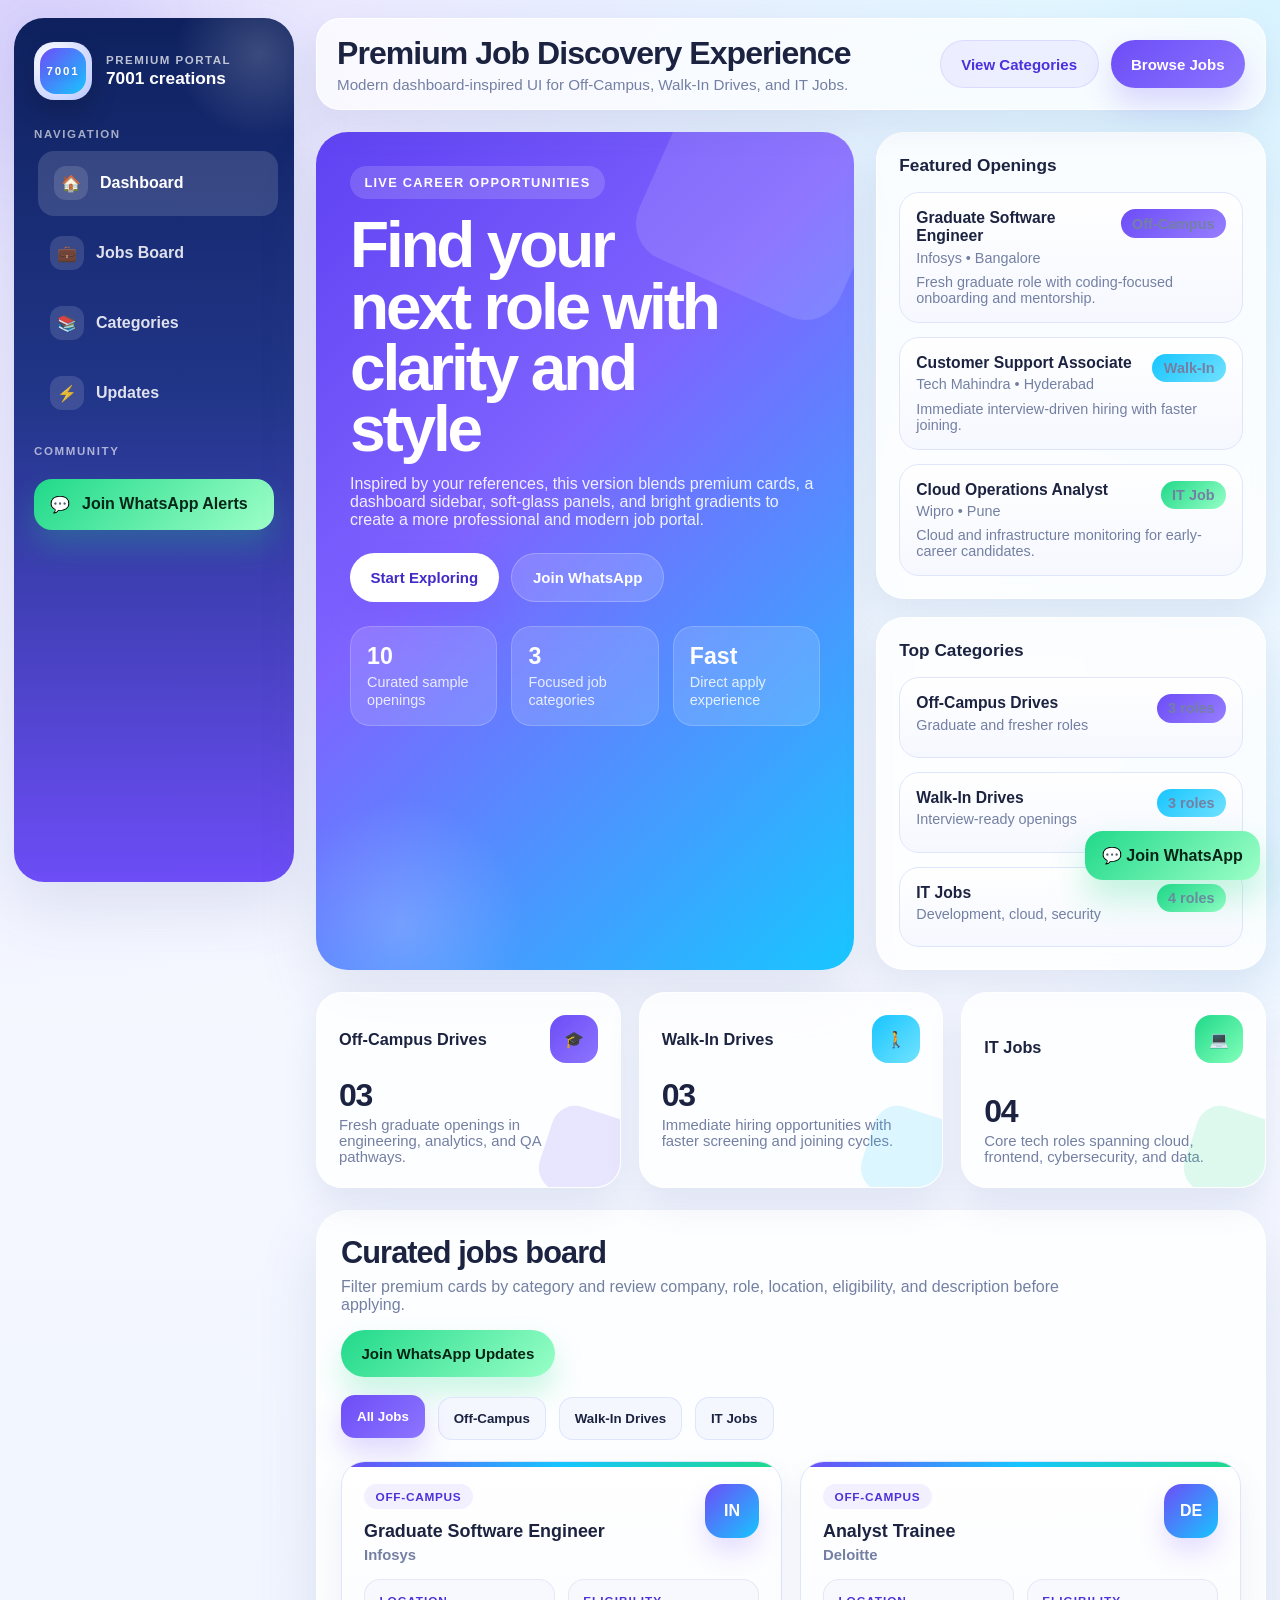
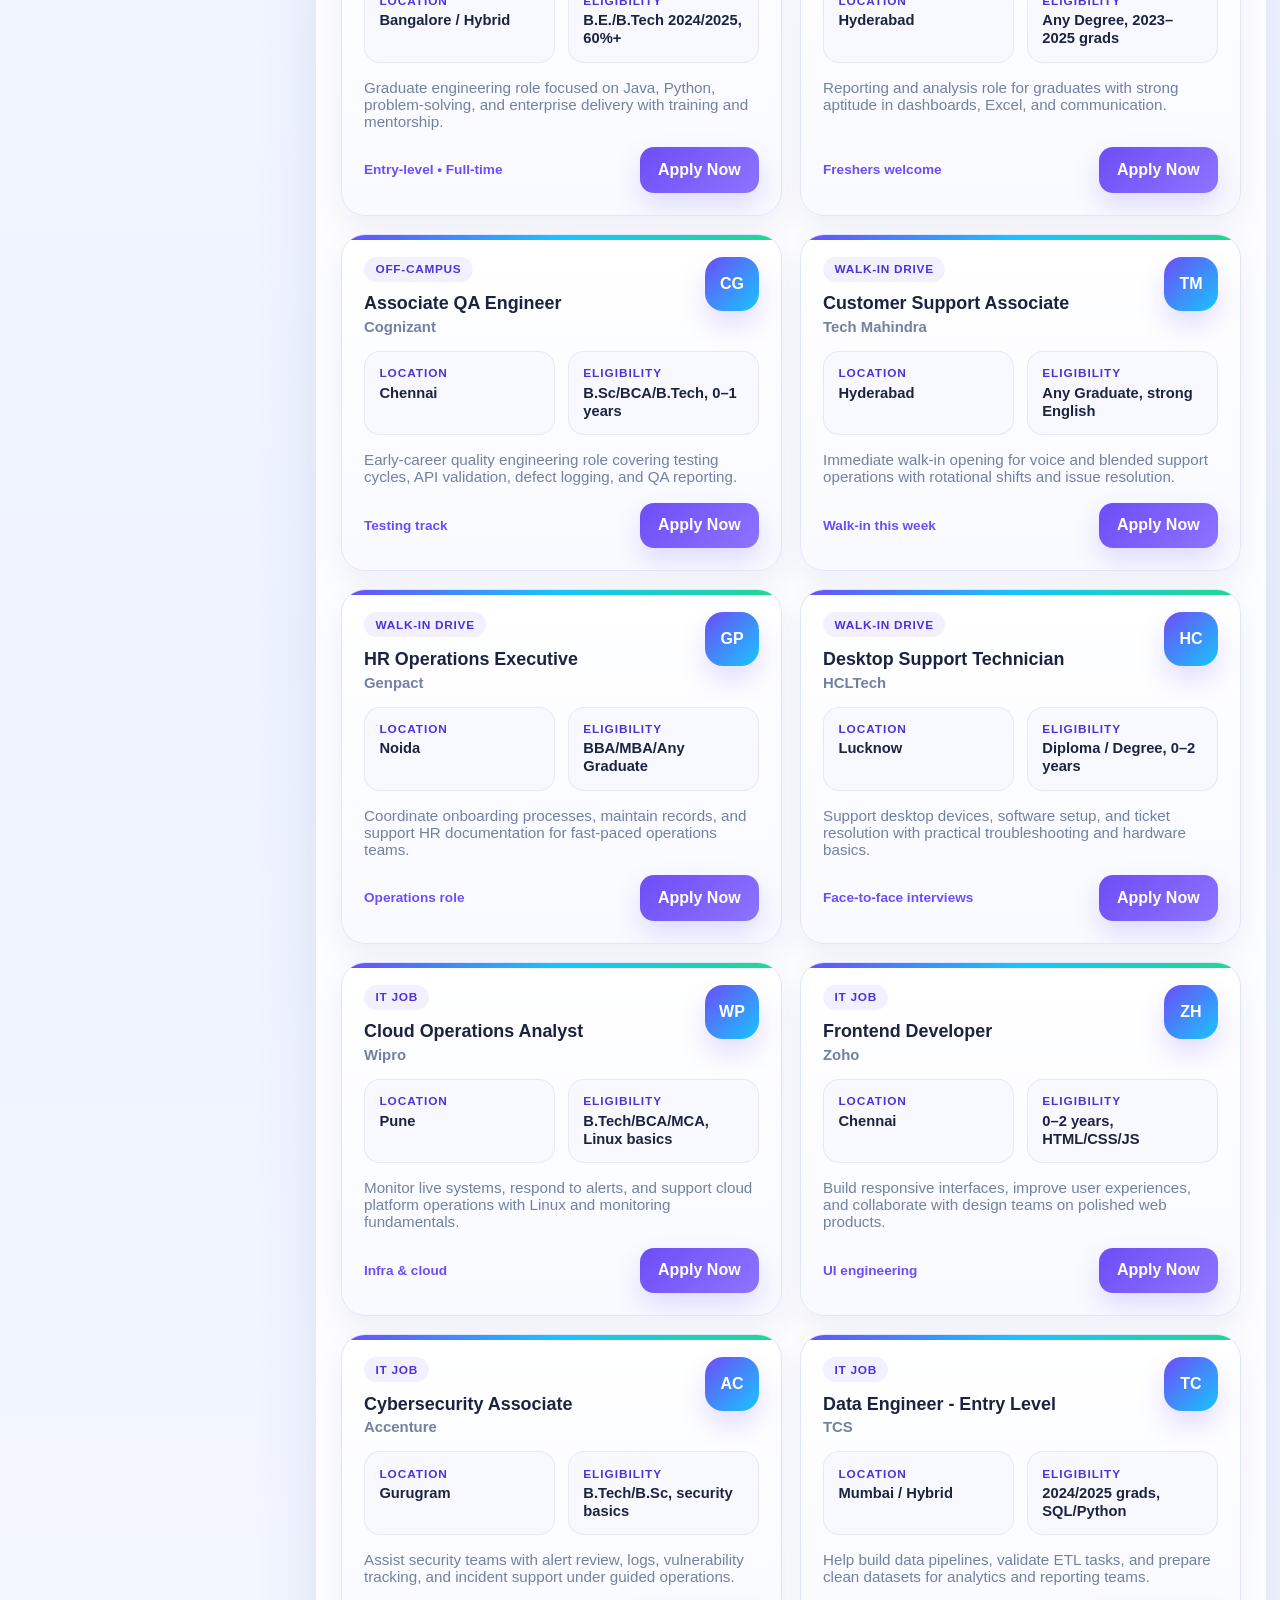
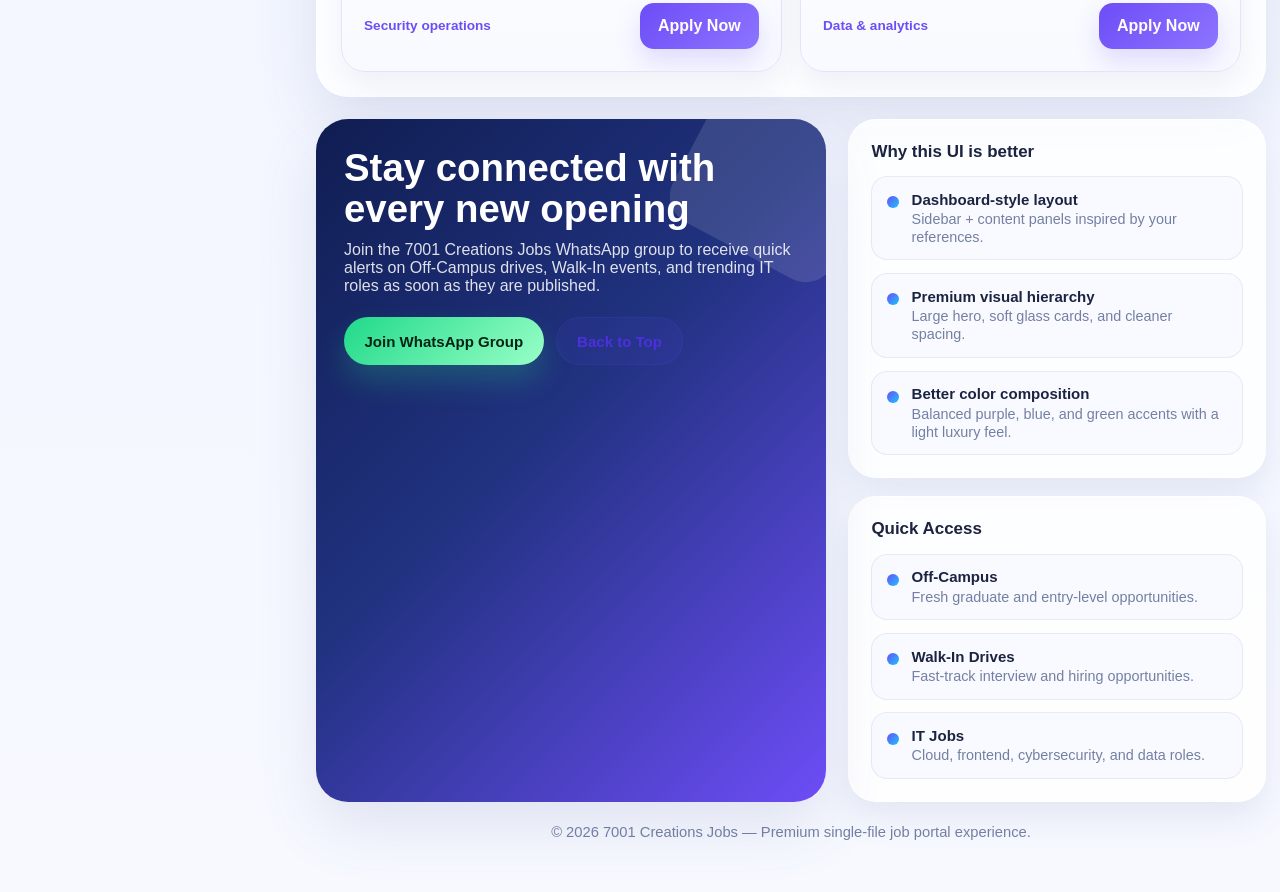
==== Job website/index.html @ c5a74f96 "adding two projects designed by assistent" ====
<!DOCTYPE html>
<html lang="en">
<head>
<meta charset="UTF-8">
<meta name="viewport" content="width=device-width,initial-scale=1.0">
<title>7001 creations</title>
<meta name="description" content="7001 Creations Jobs premium portal for Off-Campus, Walk-In Drives and IT Jobs.">
<style>
:root{
--bg:#f6f8ff;--bg2:#eef3ff;--text:#1c2340;--muted:#7480a3;--line:#dfe5fb;
--white:#fff;--purple:#6d4df7;--purple2:#8b74ff;--blue:#17c5ff;--green:#20d98a;--dark:#13245f;
--shadow:0 24px 60px rgba(84,97,156,.14);--shadow2:0 16px 34px rgba(91,103,163,.12);
--r1:30px;--r2:24px;--r3:18px;--max:1320px}
*{box-sizing:border-box} html{scroll-behavior:smooth}
body{margin:0;font-family:Inter,"Segoe UI",Arial,sans-serif;color:var(--text);
background:radial-gradient(circle at 0 0,rgba(109,77,247,.16),transparent 24%),
radial-gradient(circle at 100% 0,rgba(23,197,255,.14),transparent 22%),
linear-gradient(180deg,#f9fbff 0%,#eef3ff 55%,#f7f9ff 100%)}
a{text-decoration:none;color:inherit}
body:before,body:after{content:"";position:fixed;border-radius:50%;filter:blur(60px);z-index:-1;opacity:.45}
body:before{width:260px;height:260px;left:-80px;top:-80px;background:rgba(109,77,247,.22)}
body:after{width:280px;height:280px;right:-90px;bottom:-90px;background:rgba(23,197,255,.18)}
.app{width:min(calc(100% - 28px),var(--max));margin:18px auto;display:grid;grid-template-columns:280px 1fr;gap:22px}
.sidebar{position:sticky;top:18px;height:calc(100vh - 36px);padding:24px 20px;border-radius:var(--r1);
background:linear-gradient(180deg,#0e215e 0%,#22368a 45%,#6d4df7 100%);color:#fff;box-shadow:var(--shadow);overflow:hidden}
.sidebar:before{content:"";position:absolute;right:-50px;top:-50px;width:170px;height:170px;border-radius:50%;
background:radial-gradient(circle,rgba(255,255,255,.18),transparent 70%)}
.brand{display:flex;align-items:center;gap:14px;margin-bottom:28px;position:relative;z-index:1}
.logo{width:58px;height:58px;border-radius:20px;display:grid;place-items:center;background:radial-gradient(circle at 30% 30%,#ffffff 0%,#dfe5ff 45%,#b7c5ff 100%);color:#2f1f90;font-weight:900;box-shadow:0 14px 26px rgba(0,0,0,.16);position:relative;overflow:hidden}
.logo:before{content:"";position:absolute;inset:6px;border-radius:16px;background:linear-gradient(135deg,#6d4df7,#17c5ff)}
.logo:after{content:"7001";position:absolute;font-size:.72rem;letter-spacing:.16em;color:#fff;font-weight:900;text-shadow:0 2px 8px rgba(0,0,0,.18)}
.brand small{display:block;color:rgba(255,255,255,.72);font-size:.72rem;letter-spacing:.13em;text-transform:uppercase;font-weight:800;margin-bottom:2px}
.brand b{font-size:1.08rem;line-height:1.2}
.navtitle{margin:1.2rem 0 .7rem;color:rgba(255,255,255,.62);font-size:.72rem;text-transform:uppercase;letter-spacing:.14em;font-weight:800}
.navlink{display:flex;align-items:center;gap:12px;padding:.95rem 1rem;border-radius:16px;margin-bottom:.35rem;
color:rgba(255,255,255,.86);font-weight:700;transition:.25s}
.navlink:hover,.navlink.active{background:rgba(255,255,255,.14);transform:translateX(4px);color:#fff}
.ico{width:34px;height:34px;border-radius:12px;display:grid;place-items:center;background:rgba(255,255,255,.13)}
.whatside{display:flex;align-items:center;gap:12px;margin-top:22px;padding:1rem;border-radius:18px;background:linear-gradient(135deg,var(--green),#9effc8);
color:#062718;font-weight:900;box-shadow:0 16px 30px rgba(32,217,138,.24);transition:.25s}
.whatside:hover{transform:translateY(-3px)}
.topbar{position:sticky;top:18px;z-index:50;background:rgba(255,255,255,.72);backdrop-filter:blur(18px);border:1px solid rgba(255,255,255,.9);
box-shadow:var(--shadow2);border-radius:24px;padding:16px 20px;margin-bottom:22px;display:flex;justify-content:space-between;gap:1rem;align-items:center}
.topbar h1{margin:0;font-size:clamp(1.5rem,2.6vw,2rem);letter-spacing:-.03em}
.topbar p{margin:.28rem 0 0;color:var(--muted);font-size:.95rem}
.actions{display:flex;flex-wrap:wrap;gap:.75rem}
.btn{display:inline-flex;align-items:center;justify-content:center;gap:.55rem;border:none;border-radius:999px;padding:.92rem 1.28rem;font-weight:800;font-size:.94rem;cursor:pointer;transition:.25s;white-space:nowrap}
.btn:hover{transform:translateY(-2px)}
.btn.primary{background:linear-gradient(135deg,var(--purple),var(--purple2));color:#fff;box-shadow:0 16px 30px rgba(109,77,247,.22)}
.btn.soft{background:rgba(109,77,247,.08);color:#4c30dc;border:1px solid rgba(109,77,247,.12)}
.btn.wa{background:linear-gradient(135deg,var(--green),#99ffc7);color:#052414;box-shadow:0 16px 30px rgba(32,217,138,.24)}
.hero{display:grid;grid-template-columns:1.16fr .84fr;gap:22px;margin-bottom:22px}
.hero-main{position:relative;overflow:hidden;min-height:360px;padding:34px;border-radius:32px;color:#fff;
background:linear-gradient(135deg,#5f42f2 0%,#7f63ff 40%,#18c6ff 100%);box-shadow:var(--shadow)}
.hero-main:before{content:"";position:absolute;top:-55px;right:-25px;width:220px;height:220px;border-radius:38px;background:rgba(255,255,255,.12);transform:rotate(24deg)}
.hero-main:after{content:"";position:absolute;left:-40px;bottom:-80px;width:250px;height:250px;border-radius:50%;background:radial-gradient(circle,rgba(255,255,255,.18),transparent 70%)}
.hero-wrap{position:relative;z-index:1;max-width:620px}
.eyebrow{display:inline-flex;padding:.55rem .9rem;border-radius:999px;background:rgba(255,255,255,.15);font-size:.8rem;text-transform:uppercase;letter-spacing:.1em;font-weight:900}
.hero h2{margin:1rem 0 .9rem;font-size:clamp(2.4rem,5vw,4rem);line-height:.96;letter-spacing:-.05em;max-width:11ch}
.hero p{margin:0 0 1.5rem;color:rgba(255,255,255,.9);max-width:57ch}
.hero-actions{display:flex;flex-wrap:wrap;gap:.8rem;margin-bottom:1.5rem}
.hero-actions .primary{background:#fff;color:#422ac7}
.hero-actions .soft{background:rgba(255,255,255,.15);color:#fff;border:1px solid rgba(255,255,255,.22)}
.stats{display:grid;grid-template-columns:repeat(3,1fr);gap:14px}
.stat{padding:1rem;border-radius:20px;background:rgba(255,255,255,.14);border:1px solid rgba(255,255,255,.18);backdrop-filter:blur(10px)}
.stat strong{display:block;font-size:1.45rem;margin-bottom:.18rem}
.stat span{font-size:.9rem;color:rgba(255,255,255,.84)}
.sidegrid{display:grid;gap:18px}
.card{background:rgba(255,255,255,.8);border:1px solid rgba(255,255,255,.9);backdrop-filter:blur(14px);box-shadow:var(--shadow2);border-radius:28px;padding:22px}
.card h3{margin:0 0 1rem;font-size:1.08rem}
.flist{display:grid;gap:.9rem}
.fitem{padding:1rem;border-radius:20px;background:linear-gradient(180deg,#fff,#f6f8ff);border:1px solid var(--line);transition:.25s}
.fitem:hover{transform:translateY(-4px);box-shadow:var(--shadow2)}
.ftop{display:flex;justify-content:space-between;gap:1rem;align-items:flex-start;margin-bottom:.45rem}
.fitem strong{display:block;font-size:.98rem;margin-bottom:.2rem}
.fitem span,.fitem p{margin:0;color:var(--muted);font-size:.9rem}
.pill{display:inline-flex;align-items:center;padding:.38rem .72rem;border-radius:999px;font-size:.74rem;font-weight:900;white-space:nowrap;color:#fff}
.p1{background:linear-gradient(135deg,var(--purple),#967eff)} .p2{background:linear-gradient(135deg,var(--blue),#70e1ff)} .p3{background:linear-gradient(135deg,var(--green),#96ffc6);color:#073021}
.summary{display:grid;grid-template-columns:repeat(3,1fr);gap:18px;margin-bottom:22px}
.sum{background:rgba(255,255,255,.82);border:1px solid rgba(255,255,255,.9);border-radius:26px;padding:22px;box-shadow:var(--shadow2);position:relative;overflow:hidden}
.sum:after{content:"";position:absolute;right:-12px;bottom:-12px;width:88px;height:88px;border-radius:24px;opacity:.14;transform:rotate(18deg)}
.sum.purple:after{background:var(--purple)} .sum.blue:after{background:var(--blue)} .sum.green:after{background:var(--green)}
.shead{display:flex;justify-content:space-between;align-items:center;gap:1rem;margin-bottom:1rem}
.sicon{width:48px;height:48px;border-radius:16px;display:grid;place-items:center;color:#fff;font-weight:900}
.sum.purple .sicon{background:linear-gradient(135deg,var(--purple),#8d74ff)}
.sum.blue .sicon{background:linear-gradient(135deg,var(--blue),#72e3ff)}
.sum.green .sicon{background:linear-gradient(135deg,var(--green),#83ffba);color:#053021}
.sum h3{margin:0;font-size:1.02rem}.num{font-size:2rem;font-weight:900;line-height:1;margin-bottom:.35rem;letter-spacing:-.04em}.sum p{margin:0;color:var(--muted);font-size:.93rem}
.jobs{background:rgba(255,255,255,.82);border:1px solid rgba(255,255,255,.9);border-radius:32px;padding:24px;box-shadow:var(--shadow);margin-bottom:22px}
.jobshead{display:flex;justify-content:space-between;align-items:flex-start;gap:1rem;flex-wrap:wrap;margin-bottom:1.3rem}
.jobshead h2{margin:0 0 .45rem;font-size:clamp(1.5rem,2.4vw,2rem);letter-spacing:-.03em}
.jobshead p{margin:0;color:var(--muted);max-width:720px}
.filters{display:flex;flex-wrap:wrap;gap:.8rem;margin-bottom:1.3rem}
.filter{border:none;border-radius:14px;padding:.88rem 1rem;background:#f5f7ff;color:var(--text);font-weight:800;cursor:pointer;box-shadow:inset 0 0 0 1px var(--line);transition:.25s}
.filter:hover,.filter.active{background:linear-gradient(135deg,var(--purple),#8d75ff);color:#fff;box-shadow:0 14px 28px rgba(109,77,247,.22);transform:translateY(-2px)}
.grid{display:grid;grid-template-columns:repeat(2,1fr);gap:18px}
.job{background:linear-gradient(180deg,#fff,#f8faff);border-radius:24px;border:1px solid var(--line);box-shadow:0 14px 30px rgba(91,103,163,.09);padding:22px;display:flex;flex-direction:column;position:relative;overflow:hidden;transition:.28s}
.job:before{content:"";position:absolute;left:0;right:0;top:0;height:5px;background:linear-gradient(90deg,var(--purple),var(--blue),var(--green))}
.job:hover{transform:translateY(-6px);box-shadow:0 22px 40px rgba(91,103,163,.16);border-color:#d4ddff}
.job.hidden{display:none}
.jobtop{display:flex;justify-content:space-between;gap:1rem;align-items:flex-start;margin-bottom:1rem}
.badge{width:54px;height:54px;border-radius:18px;display:grid;place-items:center;background:linear-gradient(135deg,var(--purple),var(--blue));color:#fff;font-weight:900;box-shadow:0 14px 26px rgba(109,77,247,.18)}
.type{display:inline-flex;padding:.35rem .72rem;border-radius:999px;background:rgba(109,77,247,.08);color:#4d32d8;font-size:.74rem;text-transform:uppercase;letter-spacing:.06em;font-weight:900;margin-bottom:.65rem}
.job h3{margin:0;font-size:1.12rem;line-height:1.3}.company{margin-top:.22rem;color:var(--muted);font-size:.93rem;font-weight:700}
.meta{display:grid;grid-template-columns:1fr 1fr;gap:.8rem;margin-bottom:1rem}
.box{padding:.9rem;border-radius:16px;background:#f7f9ff;border:1px solid rgba(104,117,172,.12)}
.box strong{display:block;color:#4d32d8;font-size:.74rem;text-transform:uppercase;letter-spacing:.08em;margin-bottom:.2rem}
.box span{font-size:.92rem;font-weight:700}
.desc{margin:0 0 1.1rem;color:var(--muted);font-size:.95rem;flex:1}
.foot{display:flex;justify-content:space-between;gap:1rem;align-items:center;flex-wrap:wrap}
.note{color:var(--purple);font-size:.85rem;font-weight:800}
.apply{display:inline-flex;align-items:center;justify-content:center;padding:.86rem 1.15rem;border-radius:14px;background:linear-gradient(135deg,var(--purple),#8d74ff);color:#fff;font-weight:800;box-shadow:0 12px 26px rgba(109,77,247,.18);transition:.25s}
.apply:hover{transform:translateY(-2px)}
.bottom{display:grid;grid-template-columns:1.1fr .9fr;gap:22px}
.cta{position:relative;overflow:hidden;padding:28px;border-radius:32px;color:#fff;background:linear-gradient(135deg,#101d52 0%,#213280 45%,#6d4df7 100%);box-shadow:var(--shadow)}
.cta:before{content:"";position:absolute;right:-45px;top:-38px;width:180px;height:180px;border-radius:30px;background:rgba(255,255,255,.12);transform:rotate(28deg)}
.cta h2{position:relative;z-index:1;margin:0 0 .75rem;font-size:clamp(1.8rem,3vw,2.6rem);line-height:1.08}
.cta p{position:relative;z-index:1;margin:0 0 1.35rem;color:rgba(255,255,255,.86);max-width:58ch}
.cta .actions{position:relative;z-index:1}
.info{display:grid;gap:18px}
.infocard{background:rgba(255,255,255,.82);border:1px solid rgba(255,255,255,.9);border-radius:28px;padding:22px;box-shadow:var(--shadow2)}
.infocard h3{margin:0 0 .9rem;font-size:1.06rem}
.ilist{display:grid;gap:.8rem}
.item{display:flex;gap:.8rem;align-items:flex-start;padding:.85rem .9rem;border-radius:16px;background:#f8faff;border:1px solid rgba(104,117,172,.12)}
.dot{width:12px;height:12px;border-radius:50%;margin-top:.35rem;flex-shrink:0;background:linear-gradient(135deg,var(--purple),var(--blue))}
.item strong{display:block;font-size:.94rem;margin-bottom:.15rem}.item span{color:var(--muted);font-size:.9rem}
.footer{text-align:center;padding:22px 10px 34px;color:var(--muted);font-size:.92rem}
.floatwa{position:fixed;right:20px;bottom:20px;z-index:1200;display:inline-flex;align-items:center;gap:.7rem;padding:.95rem 1.08rem;border-radius:18px;background:linear-gradient(135deg,var(--green),#9effc8);color:#072516;font-weight:900;box-shadow:0 18px 34px rgba(32,217,138,.28);transition:.25s}
.floatwa:hover{transform:translateY(-3px)}
@media (max-width:1180px){
.app{grid-template-columns:1fr}.sidebar{position:relative;top:0;height:auto}.hero,.bottom{grid-template-columns:1fr}.summary{grid-template-columns:1fr 1fr}
}
@media (max-width:780px){
.app{width:min(calc(100% - 18px),var(--max));margin:10px auto;gap:14px}
.sidebar,.topbar,.hero-main,.card,.sum,.jobs,.cta,.infocard{border-radius:22px}
.topbar,.jobshead,.foot{flex-direction:column;align-items:stretch}.actions{justify-content:flex-start}
.hero,.summary,.grid,.meta,.bottom,.stats{grid-template-columns:1fr}.filters .filter{flex:1 1 calc(50% - .8rem)}
.floatwa{right:14px;bottom:14px}
}
@media (prefers-reduced-motion:reduce){html{scroll-behavior:auto}*{transition:none!important}}
</style>
</head>
<body>
<div class="app">
  <aside class="sidebar">
    <a class="brand" href="#top">
      <span class="logo" aria-hidden="true"></span>
      <span><small>Premium Portal</small><b>7001 creations</b></span>
    </a>
    <div class="navtitle">Navigation</div>
    <a class="navlink active" href="#top"><span class="ico">🏠</span><span>Dashboard</span></a>
    <a class="navlink" href="#jobs"><span class="ico">💼</span><span>Jobs Board</span></a>
    <a class="navlink" href="#categories"><span class="ico">📚</span><span>Categories</span></a>
    <a class="navlink" href="#updates"><span class="ico">⚡</span><span>Updates</span></a>
    <div class="navtitle">Community</div>
    <a class="whatside" href="https://chat.whatsapp.com/FQeZhytfuts756f8nI5r4s" target="_blank" rel="noopener noreferrer"><span>💬</span><span>Join WhatsApp Alerts</span></a>
  </aside>

  <main id="top">
    <header class="topbar">
      <div>
        <h1>Premium Job Discovery Experience</h1>
        <p>Modern dashboard-inspired UI for Off-Campus, Walk-In Drives, and IT Jobs.</p>
      </div>
      <div class="actions">
        <a class="btn soft" href="#categories">View Categories</a>
        <a class="btn primary" href="#jobs">Browse Jobs</a>
      </div>
    </header>

    <section class="hero">
      <div class="hero-main">
        <div class="hero-wrap">
          <span class="eyebrow">Live career opportunities</span>
          <h2>Find your next role with clarity and style</h2>
          <p>Inspired by your references, this version blends premium cards, a dashboard sidebar, soft-glass panels, and bright gradients to create a more professional and modern job portal.</p>
          <div class="hero-actions">
            <a class="btn primary" href="#jobs">Start Exploring</a>
            <a class="btn soft" href="https://chat.whatsapp.com/FQeZhytfuts756f8nI5r4s" target="_blank" rel="noopener noreferrer">Join WhatsApp</a>
          </div>
          <div class="stats">
            <div class="stat"><strong id="jobCount">10</strong><span>Curated sample openings</span></div>
            <div class="stat"><strong>3</strong><span>Focused job categories</span></div>
            <div class="stat"><strong>Fast</strong><span>Direct apply experience</span></div>
          </div>
        </div>
      </div>

      <div class="sidegrid">
        <div class="card">
          <h3>Featured Openings</h3>
          <div class="flist">
            <div class="fitem">
              <div class="ftop"><div><strong>Graduate Software Engineer</strong><span>Infosys • Bangalore</span></div><span class="pill p1">Off-Campus</span></div>
              <p>Fresh graduate role with coding-focused onboarding and mentorship.</p>
            </div>
            <div class="fitem">
              <div class="ftop"><div><strong>Customer Support Associate</strong><span>Tech Mahindra • Hyderabad</span></div><span class="pill p2">Walk-In</span></div>
              <p>Immediate interview-driven hiring with faster joining.</p>
            </div>
            <div class="fitem">
              <div class="ftop"><div><strong>Cloud Operations Analyst</strong><span>Wipro • Pune</span></div><span class="pill p3">IT Job</span></div>
              <p>Cloud and infrastructure monitoring for early-career candidates.</p>
            </div>
          </div>
        </div>

        <div class="card" id="categories">
          <h3>Top Categories</h3>
          <div class="flist">
            <div class="fitem"><div class="ftop"><div><strong>Off-Campus Drives</strong><span>Graduate and fresher roles</span></div><span class="pill p1">3 roles</span></div></div>
            <div class="fitem"><div class="ftop"><div><strong>Walk-In Drives</strong><span>Interview-ready openings</span></div><span class="pill p2">3 roles</span></div></div>
            <div class="fitem"><div class="ftop"><div><strong>IT Jobs</strong><span>Development, cloud, security</span></div><span class="pill p3">4 roles</span></div></div>
          </div>
        </div>
      </div>
    </section>

    <section class="summary">
      <article class="sum purple"><div class="shead"><h3>Off-Campus Drives</h3><div class="sicon">🎓</div></div><div class="num">03</div><p>Fresh graduate openings in engineering, analytics, and QA pathways.</p></article>
      <article class="sum blue"><div class="shead"><h3>Walk-In Drives</h3><div class="sicon">🚶</div></div><div class="num">03</div><p>Immediate hiring opportunities with faster screening and joining cycles.</p></article>
      <article class="sum green"><div class="shead"><h3>IT Jobs</h3><div class="shead"><div class="sicon">💻</div></div></div><div class="num">04</div><p>Core tech roles spanning cloud, frontend, cybersecurity, and data.</p></article>
    </section>

    <section class="jobs" id="jobs">
      <div class="jobshead">
        <div>
          <h2>Curated jobs board</h2>
          <p>Filter premium cards by category and review company, role, location, eligibility, and description before applying.</p>
        </div>
        <a class="btn wa" href="https://chat.whatsapp.com/FQeZhytfuts756f8nI5r4s" target="_blank" rel="noopener noreferrer">Join WhatsApp Updates</a>
      </div>

      <div class="filters">
        <button class="filter active" type="button" data-filter="all">All Jobs</button>
        <button class="filter" type="button" data-filter="off-campus">Off-Campus</button>
        <button class="filter" type="button" data-filter="walk-in">Walk-In Drives</button>
        <button class="filter" type="button" data-filter="it-jobs">IT Jobs</button>
      </div>

      <div class="grid" id="jobsGrid"></div>
    </section>

    <section class="bottom" id="updates">
      <div class="cta">
        <h2>Stay connected with every new opening</h2>
        <p>Join the 7001 Creations Jobs WhatsApp group to receive quick alerts on Off-Campus drives, Walk-In events, and trending IT roles as soon as they are published.</p>
        <div class="actions">
          <a class="btn wa" href="https://chat.whatsapp.com/FQeZhytfuts756f8nI5r4s" target="_blank" rel="noopener noreferrer">Join WhatsApp Group</a>
          <a class="btn soft" href="#top">Back to Top</a>
        </div>
      </div>

      <div class="info">
        <div class="infocard">
          <h3>Why this UI is better</h3>
          <div class="ilist">
            <div class="item"><span class="dot"></span><div><strong>Dashboard-style layout</strong><span>Sidebar + content panels inspired by your references.</span></div></div>
            <div class="item"><span class="dot"></span><div><strong>Premium visual hierarchy</strong><span>Large hero, soft glass cards, and cleaner spacing.</span></div></div>
            <div class="item"><span class="dot"></span><div><strong>Better color composition</strong><span>Balanced purple, blue, and green accents with a light luxury feel.</span></div></div>
          </div>
        </div>

        <div class="infocard">
          <h3>Quick Access</h3>
          <div class="ilist">
            <div class="item"><span class="dot"></span><div><strong>Off-Campus</strong><span>Fresh graduate and entry-level opportunities.</span></div></div>
            <div class="item"><span class="dot"></span><div><strong>Walk-In Drives</strong><span>Fast-track interview and hiring opportunities.</span></div></div>
            <div class="item"><span class="dot"></span><div><strong>IT Jobs</strong><span>Cloud, frontend, cybersecurity, and data roles.</span></div></div>
          </div>
        </div>
      </div>
    </section>

    <div class="footer">© 2026 7001 Creations Jobs — Premium single-file job portal experience.</div>
  </main>
</div>

<a class="floatwa" href="https://chat.whatsapp.com/FQeZhytfuts756f8nI5r4s" target="_blank" rel="noopener noreferrer">💬 Join WhatsApp</a>

<script>
const filterButtons=document.querySelectorAll('.filter');
const jobsGrid=document.getElementById('jobsGrid');
const jobCount=document.getElementById('jobCount');
let allJobs=[];
let activeFilter='all';

function createJobCard(job){
  return `
    <article class="job" data-category="${job.category}">
      <div class="jobtop">
        <div>
          <span class="type">${job.categoryLabel}</span>
          <h3>${job.title}</h3>
          <div class="company">${job.company}</div>
        </div>
        <div class="badge">${job.badge}</div>
      </div>
      <div class="meta">
        <div class="box"><strong>Location</strong><span>${job.location}</span></div>
        <div class="box"><strong>Eligibility</strong><span>${job.eligibility}</span></div>
      </div>
      <p class="desc">${job.description}</p>
      <div class="foot">
        <span class="note">${job.note}</span>
        <a class="apply" href="${job.applyUrl}" target="_blank" rel="noopener noreferrer">Apply Now</a>
      </div>
    </article>
  `;
}

function renderJobs(filter='all'){
  const visibleJobs=allJobs.filter(job=>job.active && (filter==='all'||job.category===filter));
  jobsGrid.innerHTML=visibleJobs.map(createJobCard).join('');
  if(jobCount){
    jobCount.textContent=allJobs.filter(job=>job.active).length;
  }
}

filterButtons.forEach(button=>{
  button.addEventListener('click',()=>{
    activeFilter=button.dataset.filter;
    filterButtons.forEach(btn=>btn.classList.remove('active'));
    button.classList.add('active');
    renderJobs(activeFilter);
  });
});

fetch('jobs.json')
  .then(response=>response.json())
  .then(data=>{
    allJobs=data;
    renderJobs(activeFilter);
  })
  .catch(error=>{
    console.error('Failed to load jobs:', error);
    jobsGrid.innerHTML='<p style="grid-column:1/-1;color:#7480a3;font-weight:700">Unable to load jobs data. Please check jobs.json.</p>';
  });
</script>
</body>
</html>
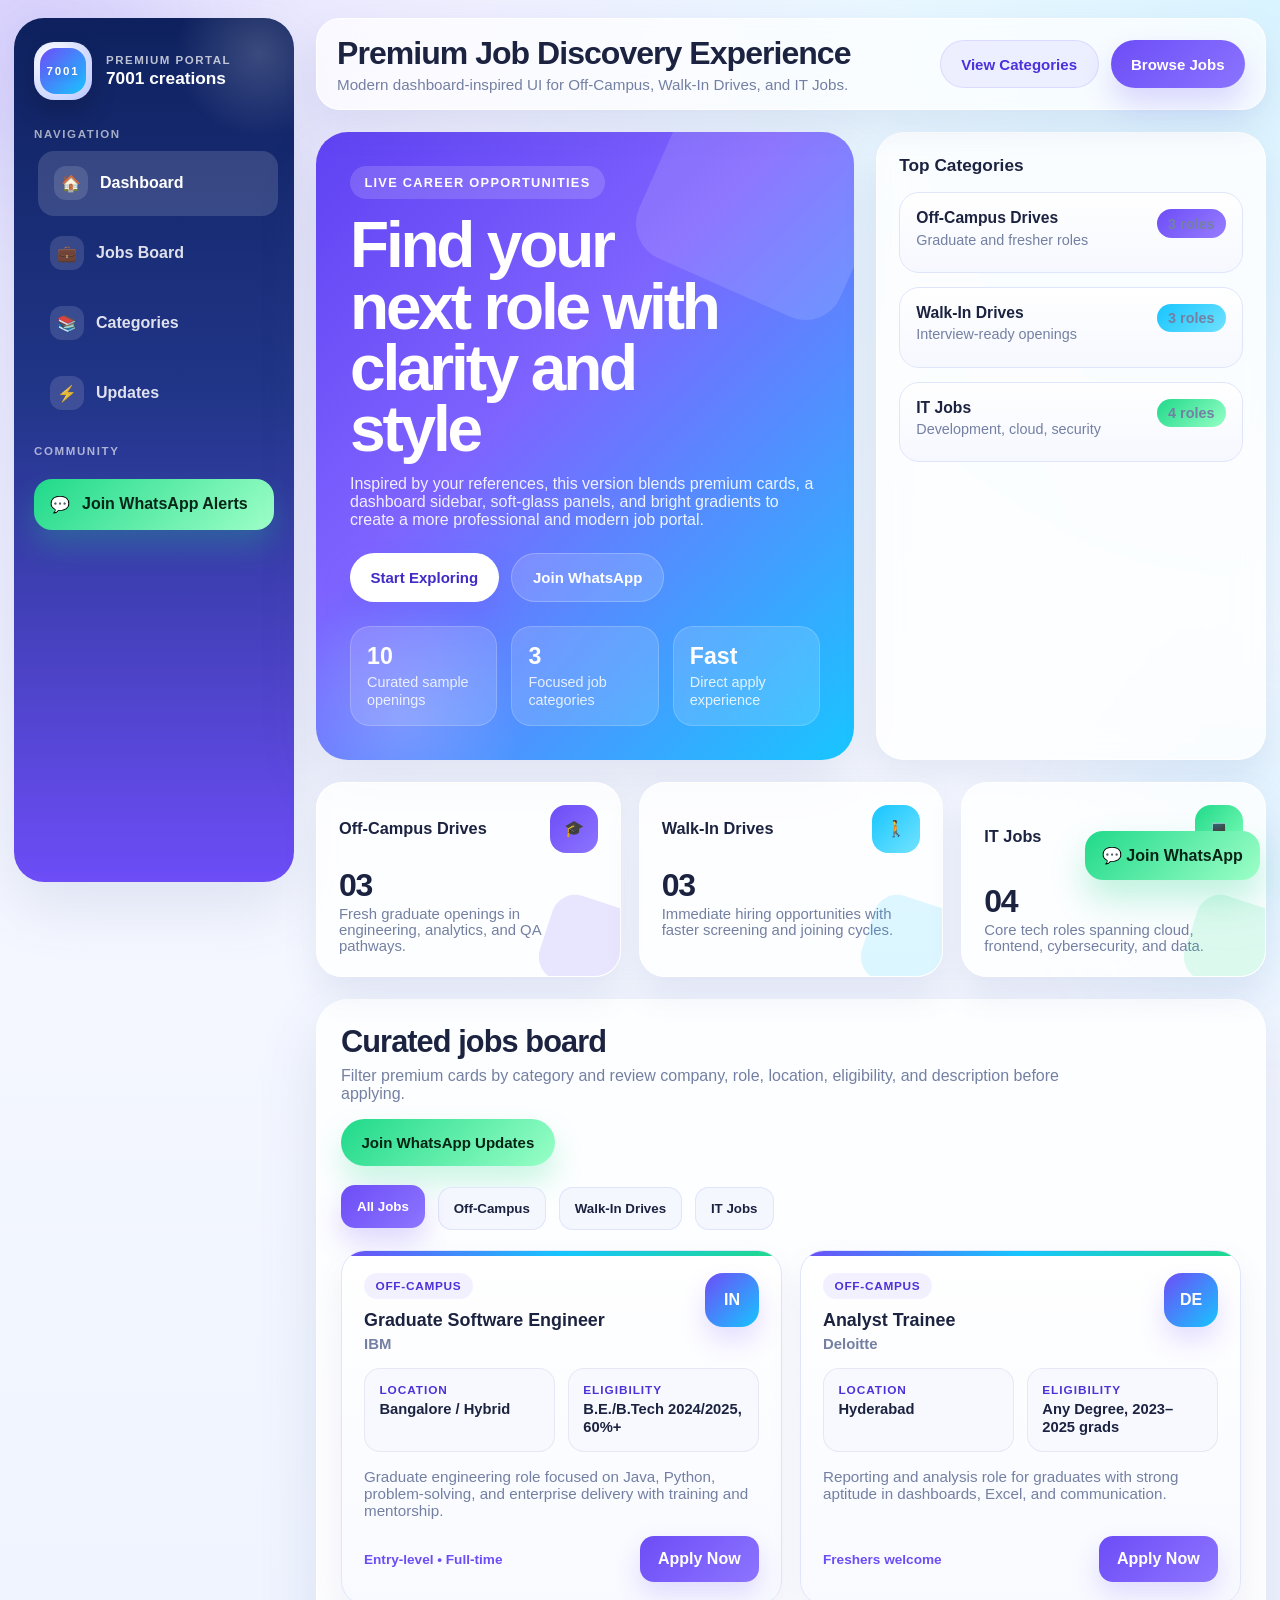
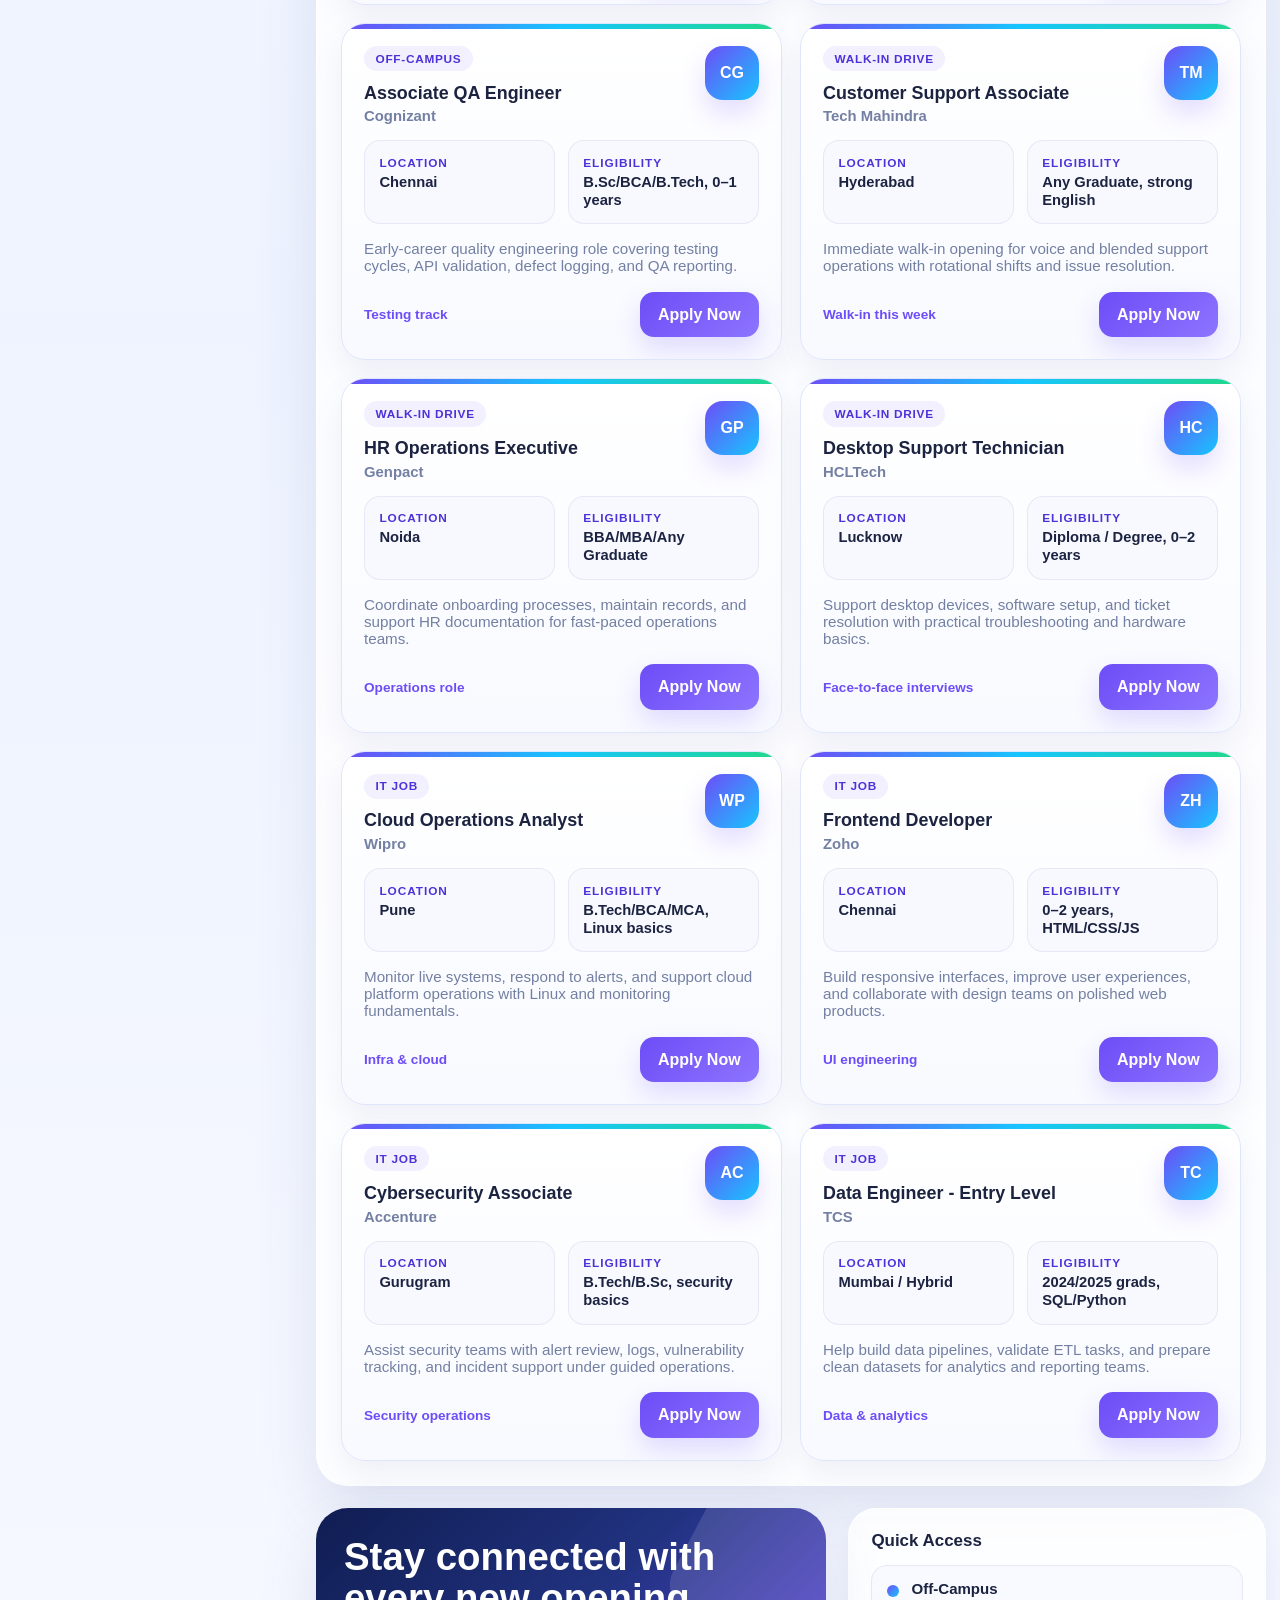
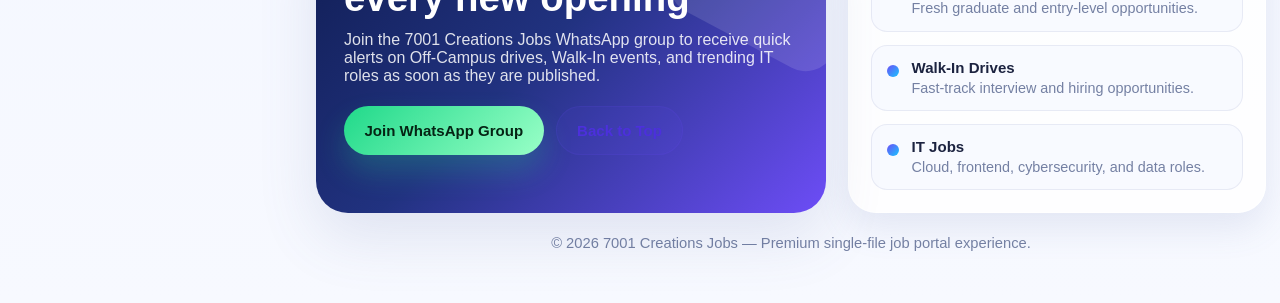
==== commit e527fb53: "added code changes" ====
--- a/Job website/index.html
+++ b/Job website/index.html
@@ -187,24 +187,6 @@
       </div>
 
       <div class="sidegrid">
-        <div class="card">
-          <h3>Featured Openings</h3>
-          <div class="flist">
-            <div class="fitem">
-              <div class="ftop"><div><strong>Graduate Software Engineer</strong><span>Infosys • Bangalore</span></div><span class="pill p1">Off-Campus</span></div>
-              <p>Fresh graduate role with coding-focused onboarding and mentorship.</p>
-            </div>
-            <div class="fitem">
-              <div class="ftop"><div><strong>Customer Support Associate</strong><span>Tech Mahindra • Hyderabad</span></div><span class="pill p2">Walk-In</span></div>
-              <p>Immediate interview-driven hiring with faster joining.</p>
-            </div>
-            <div class="fitem">
-              <div class="ftop"><div><strong>Cloud Operations Analyst</strong><span>Wipro • Pune</span></div><span class="pill p3">IT Job</span></div>
-              <p>Cloud and infrastructure monitoring for early-career candidates.</p>
-            </div>
-          </div>
-        </div>
-
         <div class="card" id="categories">
           <h3>Top Categories</h3>
           <div class="flist">
@@ -252,15 +234,6 @@
       </div>
 
       <div class="info">
-        <div class="infocard">
-          <h3>Why this UI is better</h3>
-          <div class="ilist">
-            <div class="item"><span class="dot"></span><div><strong>Dashboard-style layout</strong><span>Sidebar + content panels inspired by your references.</span></div></div>
-            <div class="item"><span class="dot"></span><div><strong>Premium visual hierarchy</strong><span>Large hero, soft glass cards, and cleaner spacing.</span></div></div>
-            <div class="item"><span class="dot"></span><div><strong>Better color composition</strong><span>Balanced purple, blue, and green accents with a light luxury feel.</span></div></div>
-          </div>
-        </div>
-
         <div class="infocard">
           <h3>Quick Access</h3>
           <div class="ilist">
@@ -326,16 +299,152 @@
   });
 });
 
-fetch('jobs.json')
-  .then(response=>response.json())
-  .then(data=>{
-    allJobs=data;
-    renderJobs(activeFilter);
-  })
-  .catch(error=>{
-    console.error('Failed to load jobs:', error);
-    jobsGrid.innerHTML='<p style="grid-column:1/-1;color:#7480a3;font-weight:700">Unable to load jobs data. Please check jobs.json.</p>';
-  });
+// Embedded jobs data to avoid CORS issues when opening HTML directly
+allJobs = [
+  {
+    "id": 1,
+    "category": "off-campus",
+    "categoryLabel": "Off-Campus",
+    "title": "Graduate Software Engineer",
+    "company": "IBM",
+    "badge": "IN",
+    "location": "Bangalore / Hybrid",
+    "eligibility": "B.E./B.Tech 2024/2025, 60%+",
+    "description": "Graduate engineering role focused on Java, Python, problem-solving, and enterprise delivery with training and mentorship.",
+    "note": "Entry-level • Full-time",
+    "applyUrl": "https://www.infosys.com/careers/apply.html",
+    "active": true
+  },
+  {
+    "id": 2,
+    "category": "off-campus",
+    "categoryLabel": "Off-Campus",
+    "title": "Analyst Trainee",
+    "company": "Deloitte",
+    "badge": "DE",
+    "location": "Hyderabad",
+    "eligibility": "Any Degree, 2023–2025 grads",
+    "description": "Reporting and analysis role for graduates with strong aptitude in dashboards, Excel, and communication.",
+    "note": "Freshers welcome",
+    "applyUrl": "https://www2.deloitte.com/us/en/careers/search-jobs.html",
+    "active": true
+  },
+  {
+    "id": 3,
+    "category": "off-campus",
+    "categoryLabel": "Off-Campus",
+    "title": "Associate QA Engineer",
+    "company": "Cognizant",
+    "badge": "CG",
+    "location": "Chennai",
+    "eligibility": "B.Sc/BCA/B.Tech, 0–1 years",
+    "description": "Early-career quality engineering role covering testing cycles, API validation, defect logging, and QA reporting.",
+    "note": "Testing track",
+    "applyUrl": "https://careers.cognizant.com/global/en",
+    "active": true
+  },
+  {
+    "id": 4,
+    "category": "walk-in",
+    "categoryLabel": "Walk-In Drive",
+    "title": "Customer Support Associate",
+    "company": "Tech Mahindra",
+    "badge": "TM",
+    "location": "Hyderabad",
+    "eligibility": "Any Graduate, strong English",
+    "description": "Immediate walk-in opening for voice and blended support operations with rotational shifts and issue resolution.",
+    "note": "Walk-in this week",
+    "applyUrl": "https://careers.techmahindra.com/",
+    "active": true
+  },
+  {
+    "id": 5,
+    "category": "walk-in",
+    "categoryLabel": "Walk-In Drive",
+    "title": "HR Operations Executive",
+    "company": "Genpact",
+    "badge": "GP",
+    "location": "Noida",
+    "eligibility": "BBA/MBA/Any Graduate",
+    "description": "Coordinate onboarding processes, maintain records, and support HR documentation for fast-paced operations teams.",
+    "note": "Operations role",
+    "applyUrl": "https://www.genpact.com/careers/job-search",
+    "active": true
+  },
+  {
+    "id": 6,
+    "category": "walk-in",
+    "categoryLabel": "Walk-In Drive",
+    "title": "Desktop Support Technician",
+    "company": "HCLTech",
+    "badge": "HC",
+    "location": "Lucknow",
+    "eligibility": "Diploma / Degree, 0–2 years",
+    "description": "Support desktop devices, software setup, and ticket resolution with practical troubleshooting and hardware basics.",
+    "note": "Face-to-face interviews",
+    "applyUrl": "https://www.hcltech.com/careers",
+    "active": true
+  },
+  {
+    "id": 7,
+    "category": "it-jobs",
+    "categoryLabel": "IT Job",
+    "title": "Cloud Operations Analyst",
+    "company": "Wipro",
+    "badge": "WP",
+    "location": "Pune",
+    "eligibility": "B.Tech/BCA/MCA, Linux basics",
+    "description": "Monitor live systems, respond to alerts, and support cloud platform operations with Linux and monitoring fundamentals.",
+    "note": "Infra & cloud",
+    "applyUrl": "https://careers.wipro.com/careers-home/",
+    "active": true
+  },
+  {
+    "id": 8,
+    "category": "it-jobs",
+    "categoryLabel": "IT Job",
+    "title": "Frontend Developer",
+    "company": "Zoho",
+    "badge": "ZH",
+    "location": "Chennai",
+    "eligibility": "0–2 years, HTML/CSS/JS",
+    "description": "Build responsive interfaces, improve user experiences, and collaborate with design teams on polished web products.",
+    "note": "UI engineering",
+    "applyUrl": "https://www.zoho.com/careers/job-openings.html",
+    "active": true
+  },
+  {
+    "id": 9,
+    "category": "it-jobs",
+    "categoryLabel": "IT Job",
+    "title": "Cybersecurity Associate",
+    "company": "Accenture",
+    "badge": "AC",
+    "location": "Gurugram",
+    "eligibility": "B.Tech/B.Sc, security basics",
+    "description": "Assist security teams with alert review, logs, vulnerability tracking, and incident support under guided operations.",
+    "note": "Security operations",
+    "applyUrl": "https://www.accenture.com/in-en/careers/jobsearch",
+    "active": true
+  },
+  {
+    "id": 10,
+    "category": "it-jobs",
+    "categoryLabel": "IT Job",
+    "title": "Data Engineer - Entry Level",
+    "company": "TCS",
+    "badge": "TC",
+    "location": "Mumbai / Hybrid",
+    "eligibility": "2024/2025 grads, SQL/Python",
+    "description": "Help build data pipelines, validate ETL tasks, and prepare clean datasets for analytics and reporting teams.",
+    "note": "Data & analytics",
+    "applyUrl": "https://www.tcs.com/careers",
+    "active": true
+  }
+];
+
+// Render jobs immediatelytk
+renderJobs(activeFilter);
 </script>
 </body>
 </html>
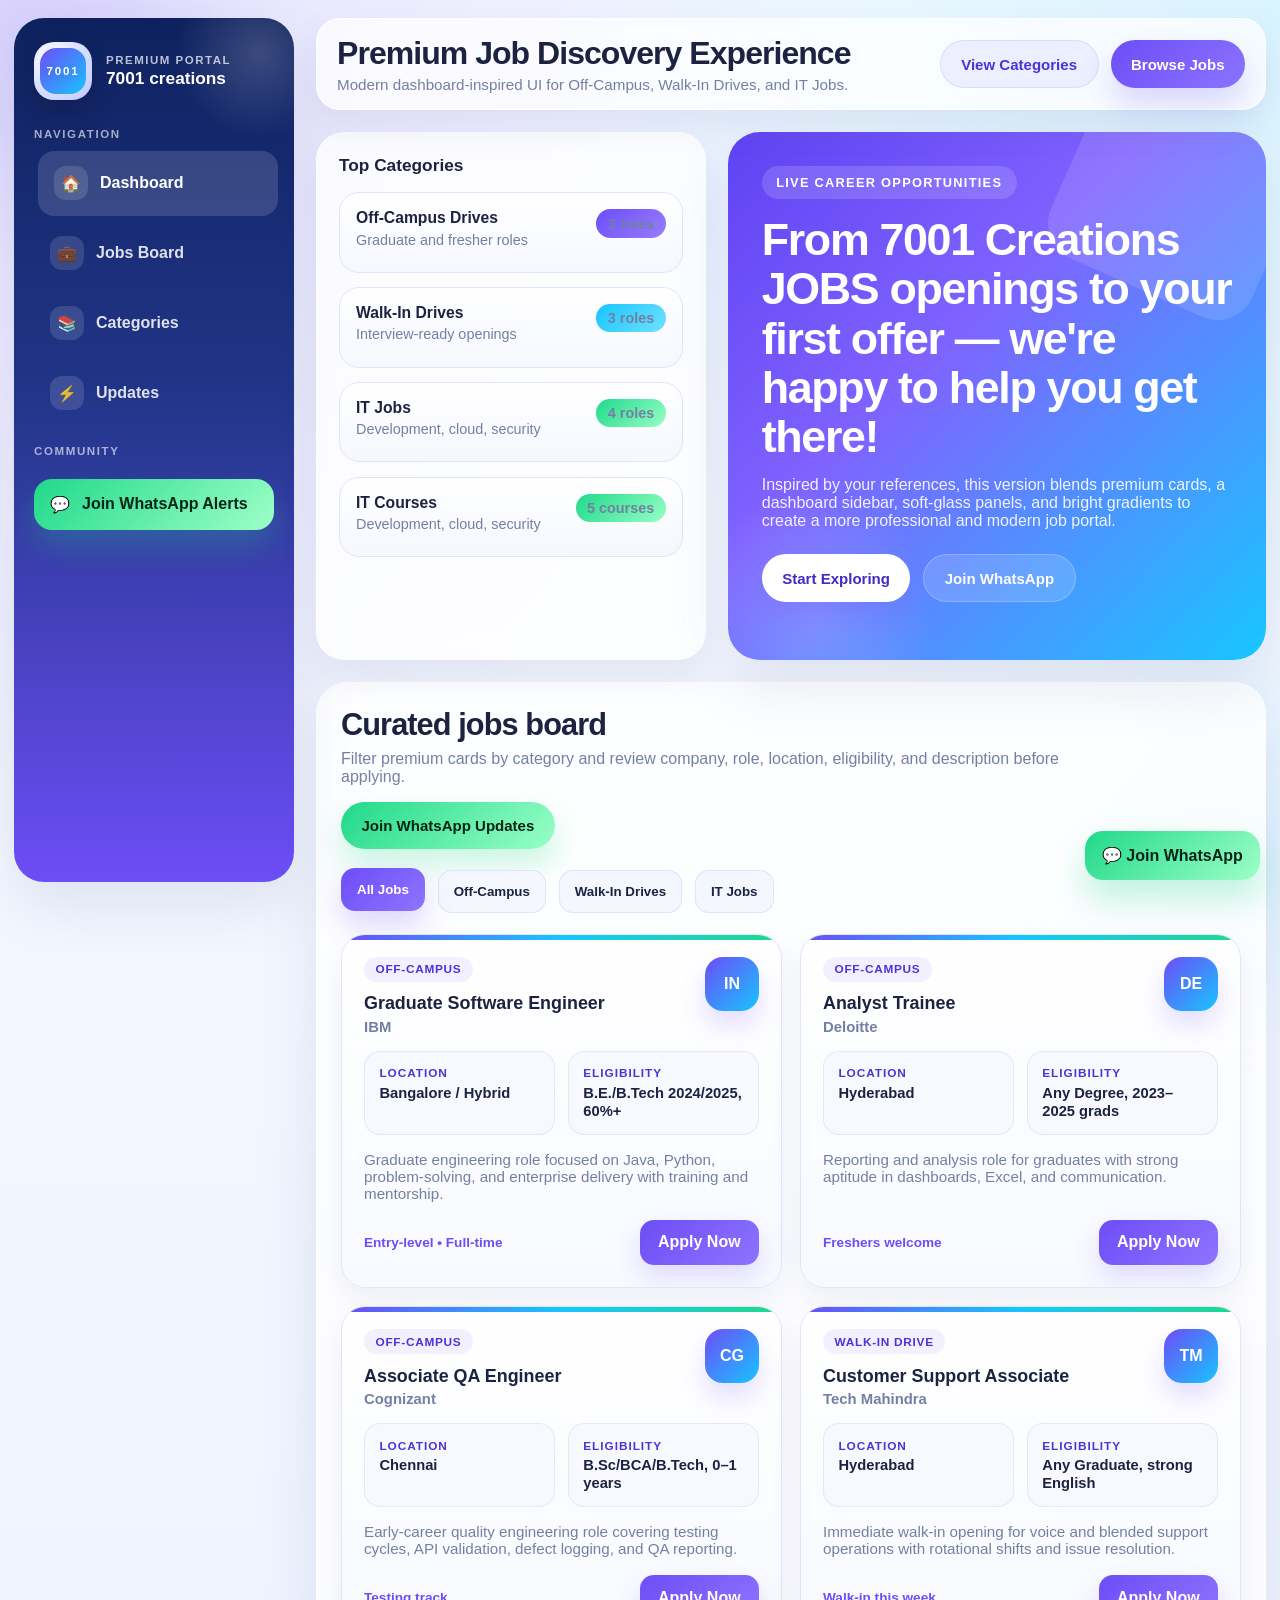
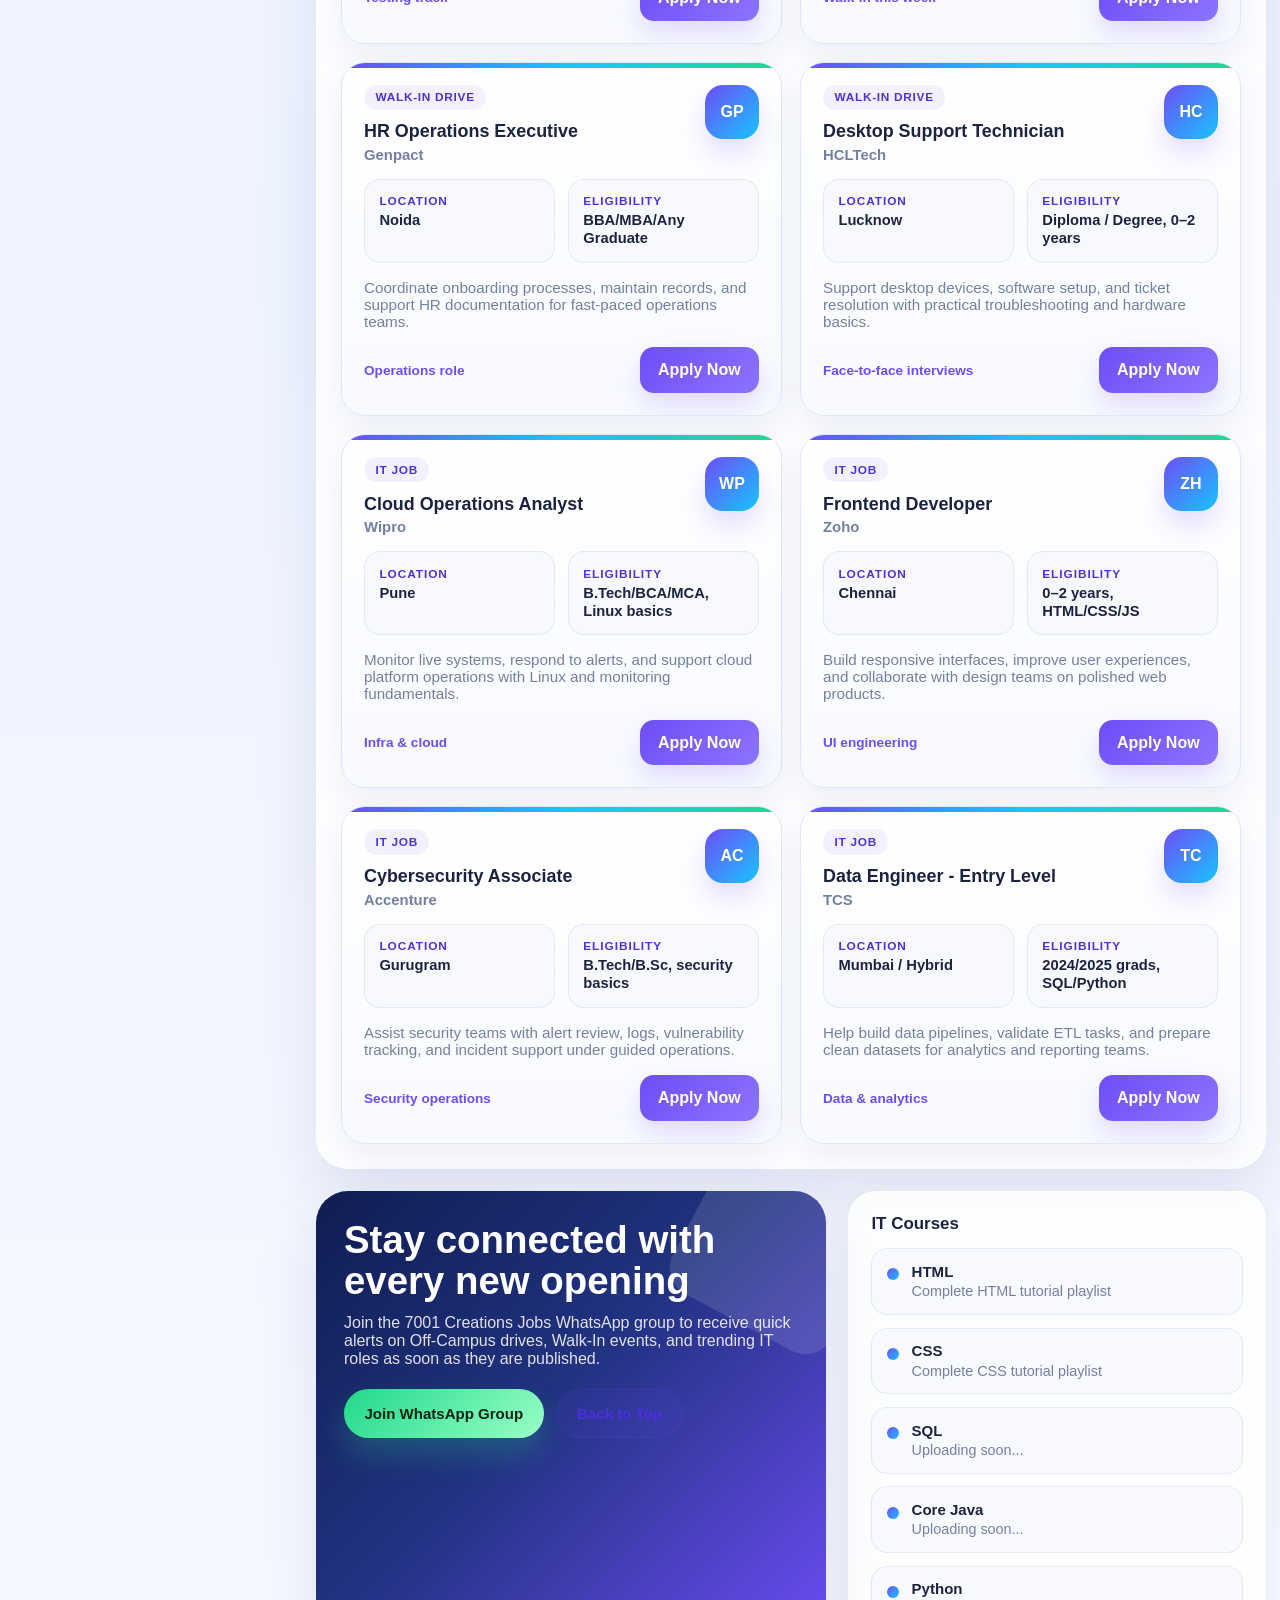
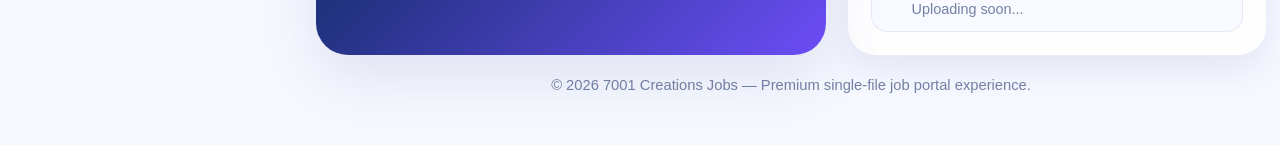
==== commit 0a8f378d: "updated code changes" ====
--- a/Job website/index.html
+++ b/Job website/index.html
@@ -49,14 +49,14 @@
 .btn.primary{background:linear-gradient(135deg,var(--purple),var(--purple2));color:#fff;box-shadow:0 16px 30px rgba(109,77,247,.22)}
 .btn.soft{background:rgba(109,77,247,.08);color:#4c30dc;border:1px solid rgba(109,77,247,.12)}
 .btn.wa{background:linear-gradient(135deg,var(--green),#99ffc7);color:#052414;box-shadow:0 16px 30px rgba(32,217,138,.24)}
-.hero{display:grid;grid-template-columns:1.16fr .84fr;gap:22px;margin-bottom:22px}
+.hero{display:grid;grid-template-columns:.84fr 1.16fr;gap:22px;margin-bottom:22px}
 .hero-main{position:relative;overflow:hidden;min-height:360px;padding:34px;border-radius:32px;color:#fff;
 background:linear-gradient(135deg,#5f42f2 0%,#7f63ff 40%,#18c6ff 100%);box-shadow:var(--shadow)}
 .hero-main:before{content:"";position:absolute;top:-55px;right:-25px;width:220px;height:220px;border-radius:38px;background:rgba(255,255,255,.12);transform:rotate(24deg)}
 .hero-main:after{content:"";position:absolute;left:-40px;bottom:-80px;width:250px;height:250px;border-radius:50%;background:radial-gradient(circle,rgba(255,255,255,.18),transparent 70%)}
 .hero-wrap{position:relative;z-index:1;max-width:620px}
 .eyebrow{display:inline-flex;padding:.55rem .9rem;border-radius:999px;background:rgba(255,255,255,.15);font-size:.8rem;text-transform:uppercase;letter-spacing:.1em;font-weight:900}
-.hero h2{margin:1rem 0 .9rem;font-size:clamp(2.4rem,5vw,4rem);line-height:.96;letter-spacing:-.05em;max-width:11ch}
+.hero h2{margin:1rem 0 .9rem;font-size:clamp(1.8rem,3.5vw,2.8rem);line-height:1.1;letter-spacing:-.03em;max-width:20ch}
 .hero p{margin:0 0 1.5rem;color:rgba(255,255,255,.9);max-width:57ch}
 .hero-actions{display:flex;flex-wrap:wrap;gap:.8rem;margin-bottom:1.5rem}
 .hero-actions .primary{background:#fff;color:#422ac7}
@@ -169,40 +169,31 @@
     </header>
 
     <section class="hero">
+      <div class="sidegrid">
+        <div class="card" id="categories">
+          <h3>Top Categories</h3>
+          <div class="flist">
+            <a class="fitem" href="#jobs" data-category="off-campus" style="cursor: pointer;"><div class="ftop"><div><strong>Off-Campus Drives</strong><span>Graduate and fresher roles</span></div><span class="pill p1">3 roles</span></div></a>
+            <a class="fitem" href="#jobs" data-category="walk-in" style="cursor: pointer;"><div class="ftop"><div><strong>Walk-In Drives</strong><span>Interview-ready openings</span></div><span class="pill p2">3 roles</span></div></a>
+            <a class="fitem" href="#jobs" data-category="it-jobs" style="cursor: pointer;"><div class="ftop"><div><strong>IT Jobs</strong><span>Development, cloud, security</span></div><span class="pill p3">4 roles</span></div></a>
+            <a class="fitem" href="#updates" style="cursor: pointer;"><div class="ftop"><div><strong>IT Courses</strong><span>Development, cloud, security</span></div><span class="pill p3">5 courses</span></div></a>
+          </div>
+        </div>
+      </div>
+
       <div class="hero-main">
         <div class="hero-wrap">
           <span class="eyebrow">Live career opportunities</span>
-          <h2>Find your next role with clarity and style</h2>
+          <h2>From 7001 Creations JOBS openings to your first offer — we're happy to help you get there!</h2>
           <p>Inspired by your references, this version blends premium cards, a dashboard sidebar, soft-glass panels, and bright gradients to create a more professional and modern job portal.</p>
           <div class="hero-actions">
             <a class="btn primary" href="#jobs">Start Exploring</a>
             <a class="btn soft" href="https://chat.whatsapp.com/FQeZhytfuts756f8nI5r4s" target="_blank" rel="noopener noreferrer">Join WhatsApp</a>
           </div>
-          <div class="stats">
-            <div class="stat"><strong id="jobCount">10</strong><span>Curated sample openings</span></div>
-            <div class="stat"><strong>3</strong><span>Focused job categories</span></div>
-            <div class="stat"><strong>Fast</strong><span>Direct apply experience</span></div>
-          </div>
-        </div>
-      </div>
-
-      <div class="sidegrid">
-        <div class="card" id="categories">
-          <h3>Top Categories</h3>
-          <div class="flist">
-            <div class="fitem"><div class="ftop"><div><strong>Off-Campus Drives</strong><span>Graduate and fresher roles</span></div><span class="pill p1">3 roles</span></div></div>
-            <div class="fitem"><div class="ftop"><div><strong>Walk-In Drives</strong><span>Interview-ready openings</span></div><span class="pill p2">3 roles</span></div></div>
-            <div class="fitem"><div class="ftop"><div><strong>IT Jobs</strong><span>Development, cloud, security</span></div><span class="pill p3">4 roles</span></div></div>
-          </div>
         </div>
       </div>
     </section>
 
-    <section class="summary">
-      <article class="sum purple"><div class="shead"><h3>Off-Campus Drives</h3><div class="sicon">🎓</div></div><div class="num">03</div><p>Fresh graduate openings in engineering, analytics, and QA pathways.</p></article>
-      <article class="sum blue"><div class="shead"><h3>Walk-In Drives</h3><div class="sicon">🚶</div></div><div class="num">03</div><p>Immediate hiring opportunities with faster screening and joining cycles.</p></article>
-      <article class="sum green"><div class="shead"><h3>IT Jobs</h3><div class="shead"><div class="sicon">💻</div></div></div><div class="num">04</div><p>Core tech roles spanning cloud, frontend, cybersecurity, and data.</p></article>
-    </section>
 
     <section class="jobs" id="jobs">
       <div class="jobshead">
@@ -235,11 +226,13 @@
 
       <div class="info">
         <div class="infocard">
-          <h3>Quick Access</h3>
+          <h3>IT Courses</h3>
           <div class="ilist">
-            <div class="item"><span class="dot"></span><div><strong>Off-Campus</strong><span>Fresh graduate and entry-level opportunities.</span></div></div>
-            <div class="item"><span class="dot"></span><div><strong>Walk-In Drives</strong><span>Fast-track interview and hiring opportunities.</span></div></div>
-            <div class="item"><span class="dot"></span><div><strong>IT Jobs</strong><span>Cloud, frontend, cybersecurity, and data roles.</span></div></div>
+            <a class="item" href="https://www.youtube.com/watch?v=q3qqzZGI3ZE&list=PLaE51FvPHkQozoY9-qaENTqon5_05RSMc" target="_blank" rel="noopener noreferrer" style="cursor: pointer;"><span class="dot"></span><div><strong>HTML</strong><span>Complete HTML tutorial playlist</span></div></a>
+            <a class="item" href="https://www.youtube.com/watch?v=mrYLW3Xp94U&list=PLaE51FvPHkQoMfo9nTaKeAJqSZjYxYpY0" target="_blank" rel="noopener noreferrer" style="cursor: pointer;"><span class="dot"></span><div><strong>CSS</strong><span>Complete CSS tutorial playlist</span></div></a>
+            <a class="item" href="#" data-course="upcoming" style="cursor: pointer;"><span class="dot"></span><div><strong>SQL</strong><span>Uploading soon...</span></div></a>
+            <a class="item" href="#" data-course="upcoming" style="cursor: pointer;"><span class="dot"></span><div><strong>Core Java</strong><span>Uploading soon...</span></div></a>
+            <a class="item" href="#" data-course="upcoming" style="cursor: pointer;"><span class="dot"></span><div><strong>Python</strong><span>Uploading soon...</span></div></a>
           </div>
         </div>
       </div>
@@ -296,6 +289,37 @@
     filterButtons.forEach(btn=>btn.classList.remove('active'));
     button.classList.add('active');
     renderJobs(activeFilter);
+  });
+});
+
+// IT Courses upcoming notification
+const upcomingCourses = document.querySelectorAll('[data-course="upcoming"]');
+upcomingCourses.forEach(course => {
+  course.addEventListener('click', (e) => {
+    e.preventDefault();
+    const courseName = course.querySelector('strong').textContent;
+    alert(`${courseName} course is uploading soon! Stay tuned for updates.`);
+  });
+});
+
+// Category filter from Top Categories section
+const categoryLinks = document.querySelectorAll('[data-category]');
+categoryLinks.forEach(link => {
+  link.addEventListener('click', (e) => {
+    e.preventDefault();
+    const category = link.dataset.category;
+    
+    // Update active filter button
+    filterButtons.forEach(btn => btn.classList.remove('active'));
+    const targetButton = document.querySelector(`[data-filter="${category}"]`);
+    if (targetButton) {
+      targetButton.classList.add('active');
+      activeFilter = category;
+      renderJobs(activeFilter);
+    }
+    
+    // Scroll to jobs section
+    document.getElementById('jobs').scrollIntoView({ behavior: 'smooth' });
   });
 });
 
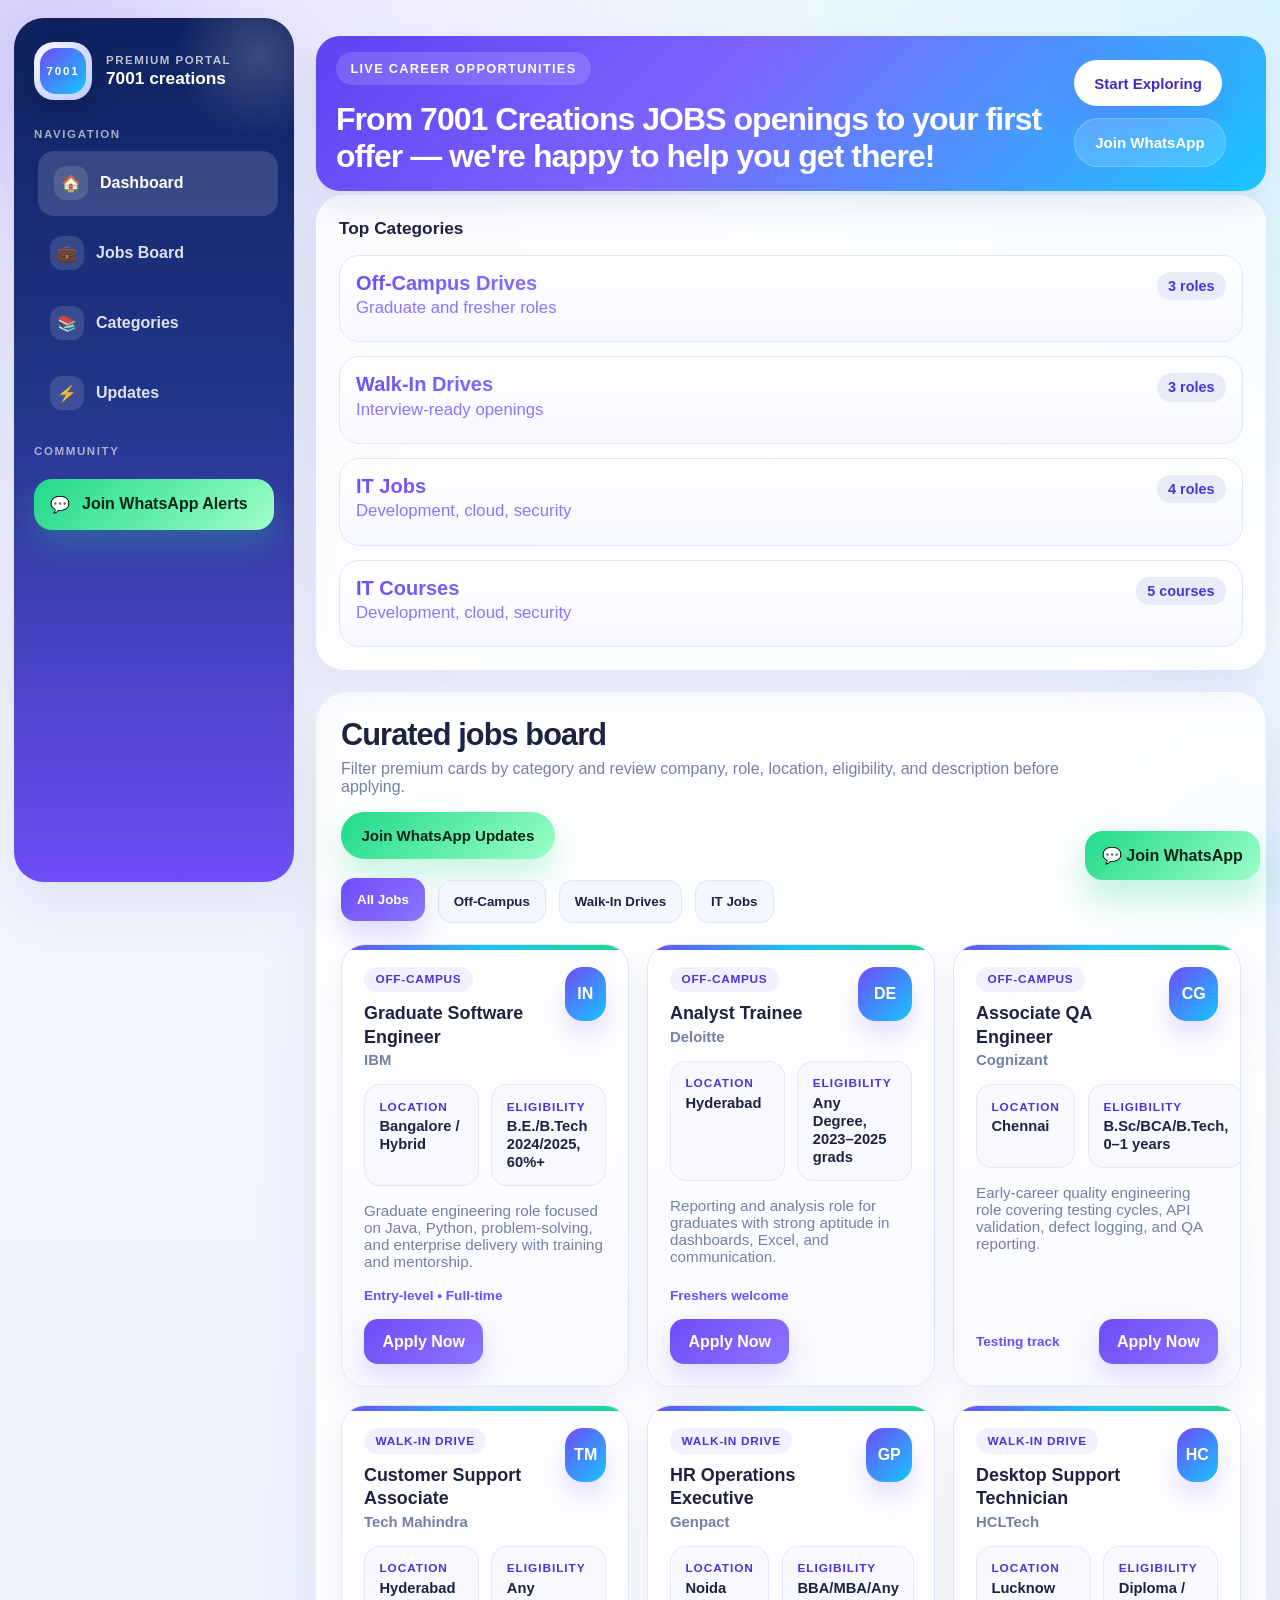
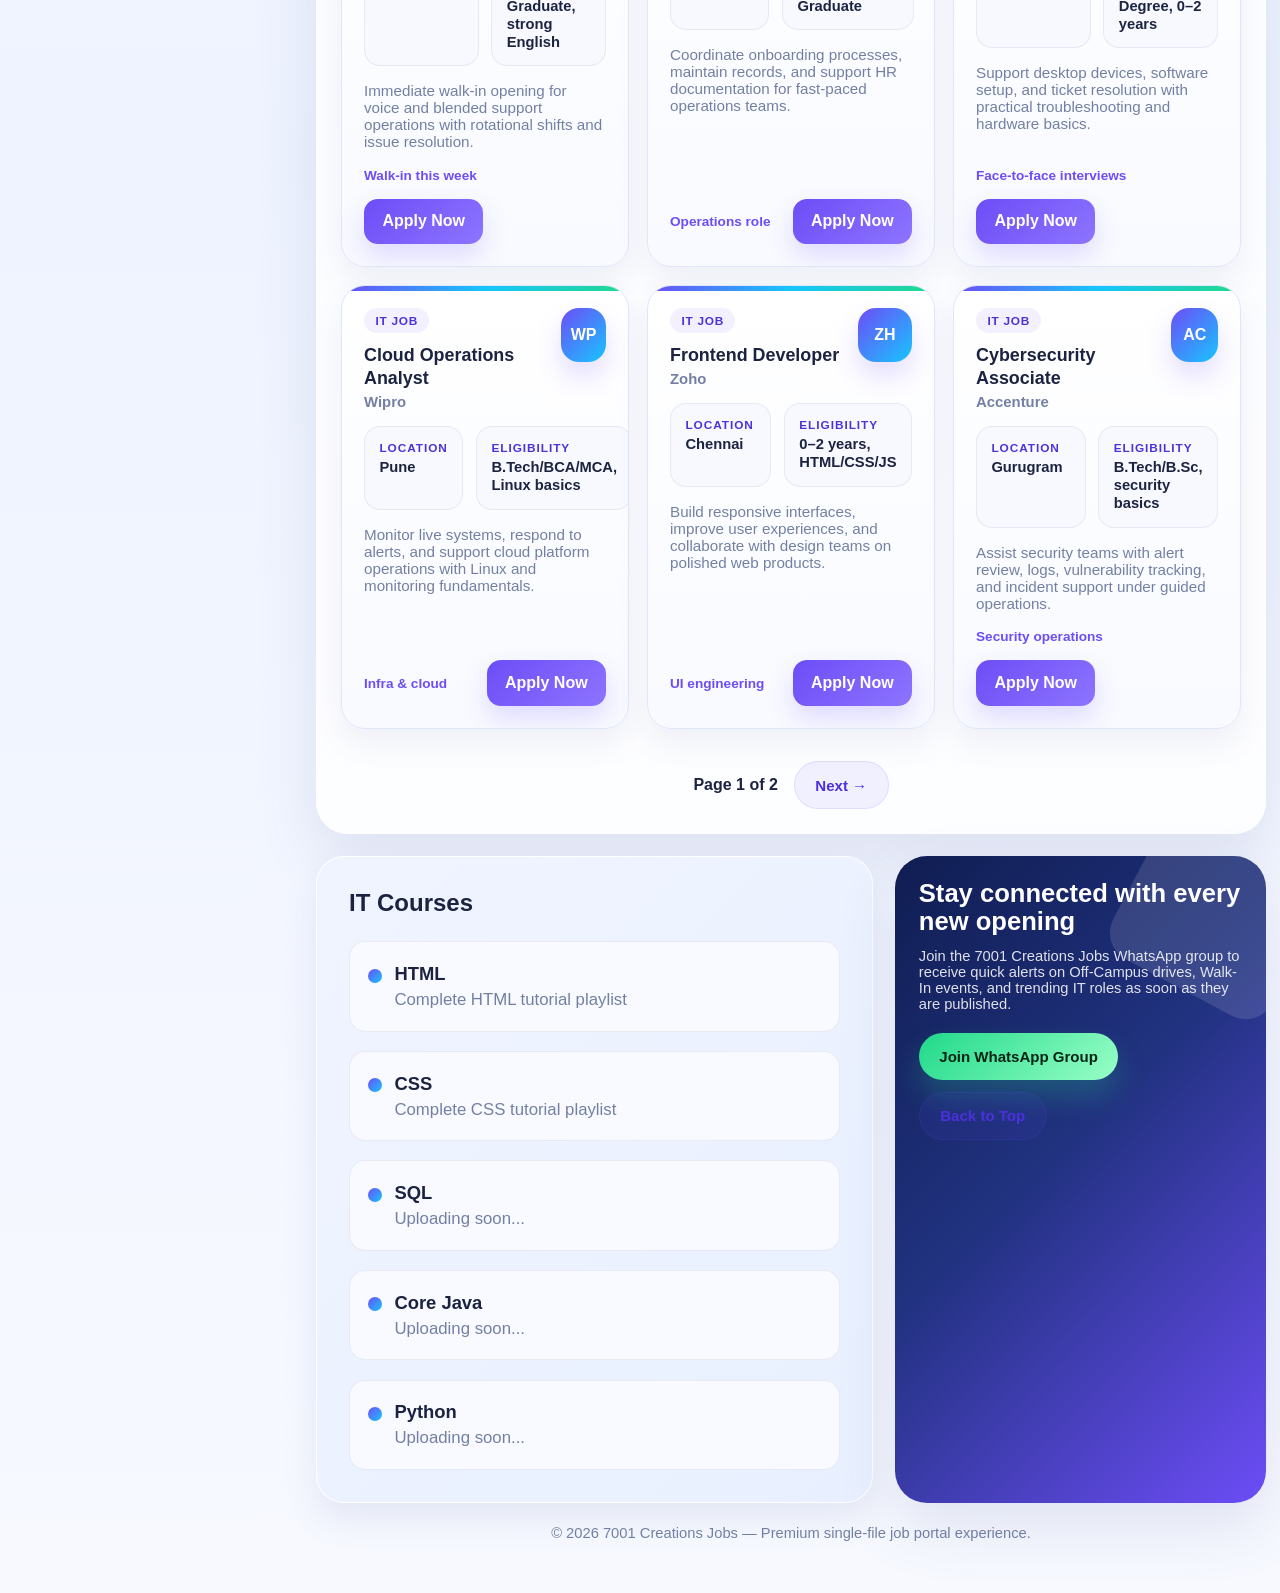
==== commit f7019e75: "added changes" ====
--- a/Job website/index.html
+++ b/Job website/index.html
@@ -49,7 +49,7 @@
 .btn.primary{background:linear-gradient(135deg,var(--purple),var(--purple2));color:#fff;box-shadow:0 16px 30px rgba(109,77,247,.22)}
 .btn.soft{background:rgba(109,77,247,.08);color:#4c30dc;border:1px solid rgba(109,77,247,.12)}
 .btn.wa{background:linear-gradient(135deg,var(--green),#99ffc7);color:#052414;box-shadow:0 16px 30px rgba(32,217,138,.24)}
-.hero{display:grid;grid-template-columns:.84fr 1.16fr;gap:22px;margin-bottom:22px}
+.hero{display:grid;grid-template-columns:1.15fr 1fr;gap:22px;margin-bottom:22px}
 .hero-main{position:relative;overflow:hidden;min-height:360px;padding:34px;border-radius:32px;color:#fff;
 background:linear-gradient(135deg,#5f42f2 0%,#7f63ff 40%,#18c6ff 100%);box-shadow:var(--shadow)}
 .hero-main:before{content:"";position:absolute;top:-55px;right:-25px;width:220px;height:220px;border-radius:38px;background:rgba(255,255,255,.12);transform:rotate(24deg)}
@@ -72,8 +72,16 @@
 .fitem{padding:1rem;border-radius:20px;background:linear-gradient(180deg,#fff,#f6f8ff);border:1px solid var(--line);transition:.25s}
 .fitem:hover{transform:translateY(-4px);box-shadow:var(--shadow2)}
 .ftop{display:flex;justify-content:space-between;gap:1rem;align-items:flex-start;margin-bottom:.45rem}
-.fitem strong{display:block;font-size:.98rem;margin-bottom:.2rem}
-.fitem span,.fitem p{margin:0;color:var(--muted);font-size:.9rem}
+.fitem strong{display:block;font-size:.98rem;margin-bottom:.2rem;color:var(--text)}
+.fitem span,.fitem p{margin:0;font-size:.9rem}
+.fitem[data-category="off-campus"] strong{background:linear-gradient(135deg,var(--purple),#8d74ff);-webkit-background-clip:text;-webkit-text-fill-color:transparent;background-clip:text}
+.fitem[data-category="off-campus"] span{color:#8b74ff}
+.fitem[data-category="walk-in"] strong{background:linear-gradient(135deg,var(--purple),#8d74ff);-webkit-background-clip:text;-webkit-text-fill-color:transparent;background-clip:text}
+.fitem[data-category="walk-in"] span{color:#8b74ff}
+.fitem[data-category="it-jobs"] strong{background:linear-gradient(135deg,var(--purple),#8d74ff);-webkit-background-clip:text;-webkit-text-fill-color:transparent;background-clip:text}
+.fitem[data-category="it-jobs"] span{color:#8b74ff}
+.fitem[href="#updates"] strong{background:linear-gradient(135deg,var(--purple),#8d74ff);-webkit-background-clip:text;-webkit-text-fill-color:transparent;background-clip:text}
+.fitem[href="#updates"] span{color:#8b74ff}
 .pill{display:inline-flex;align-items:center;padding:.38rem .72rem;border-radius:999px;font-size:.74rem;font-weight:900;white-space:nowrap;color:#fff}
 .p1{background:linear-gradient(135deg,var(--purple),#967eff)} .p2{background:linear-gradient(135deg,var(--blue),#70e1ff)} .p3{background:linear-gradient(135deg,var(--green),#96ffc6);color:#073021}
 .summary{display:grid;grid-template-columns:repeat(3,1fr);gap:18px;margin-bottom:22px}
@@ -93,7 +101,7 @@
 .filters{display:flex;flex-wrap:wrap;gap:.8rem;margin-bottom:1.3rem}
 .filter{border:none;border-radius:14px;padding:.88rem 1rem;background:#f5f7ff;color:var(--text);font-weight:800;cursor:pointer;box-shadow:inset 0 0 0 1px var(--line);transition:.25s}
 .filter:hover,.filter.active{background:linear-gradient(135deg,var(--purple),#8d75ff);color:#fff;box-shadow:0 14px 28px rgba(109,77,247,.22);transform:translateY(-2px)}
-.grid{display:grid;grid-template-columns:repeat(2,1fr);gap:18px}
+.grid{display:grid;grid-template-columns:repeat(3,1fr);gap:18px}
 .job{background:linear-gradient(180deg,#fff,#f8faff);border-radius:24px;border:1px solid var(--line);box-shadow:0 14px 30px rgba(91,103,163,.09);padding:22px;display:flex;flex-direction:column;position:relative;overflow:hidden;transition:.28s}
 .job:before{content:"";position:absolute;left:0;right:0;top:0;height:5px;background:linear-gradient(90deg,var(--purple),var(--blue),var(--green))}
 .job:hover{transform:translateY(-6px);box-shadow:0 22px 40px rgba(91,103,163,.16);border-color:#d4ddff}
@@ -157,39 +165,25 @@
   </aside>
 
   <main id="top">
-    <header class="topbar">
-      <div>
-        <h1>Premium Job Discovery Experience</h1>
-        <p>Modern dashboard-inspired UI for Off-Campus, Walk-In Drives, and IT Jobs.</p>
+    <header class="topbar" style="background: linear-gradient(135deg,#5f42f2 0%,#7f63ff 40%,#18c6ff 100%); border: none; position: relative; overflow: hidden;">
+      <div style="position: relative; z-index: 1;">
+        <span style="display: inline-flex; padding: 0.55rem 0.9rem; border-radius: 999px; background: rgba(255,255,255,0.15); font-size: 0.8rem; text-transform: uppercase; letter-spacing: 0.1em; font-weight: 900; color: #fff; margin-bottom: 1rem;">LIVE CAREER OPPORTUNITIES</span>
+        <h1 style="color: #fff; margin: 0;">From 7001 Creations JOBS openings to your first offer — we're happy to help you get there!</h1>
       </div>
       <div class="actions">
-        <a class="btn soft" href="#categories">View Categories</a>
-        <a class="btn primary" href="#jobs">Browse Jobs</a>
+        <a class="btn primary" href="#jobs" style="background: #fff; color: #422ac7;">Start Exploring</a>
+        <a class="btn soft" href="https://chat.whatsapp.com/FQeZhytfuts756f8nI5r4s" target="_blank" rel="noopener noreferrer" style="background: rgba(255,255,255,0.15); color: #fff; border: 1px solid rgba(255,255,255,0.22);">Join WhatsApp</a>
       </div>
     </header>
 
-    <section class="hero">
-      <div class="sidegrid">
-        <div class="card" id="categories">
-          <h3>Top Categories</h3>
-          <div class="flist">
-            <a class="fitem" href="#jobs" data-category="off-campus" style="cursor: pointer;"><div class="ftop"><div><strong>Off-Campus Drives</strong><span>Graduate and fresher roles</span></div><span class="pill p1">3 roles</span></div></a>
-            <a class="fitem" href="#jobs" data-category="walk-in" style="cursor: pointer;"><div class="ftop"><div><strong>Walk-In Drives</strong><span>Interview-ready openings</span></div><span class="pill p2">3 roles</span></div></a>
-            <a class="fitem" href="#jobs" data-category="it-jobs" style="cursor: pointer;"><div class="ftop"><div><strong>IT Jobs</strong><span>Development, cloud, security</span></div><span class="pill p3">4 roles</span></div></a>
-            <a class="fitem" href="#updates" style="cursor: pointer;"><div class="ftop"><div><strong>IT Courses</strong><span>Development, cloud, security</span></div><span class="pill p3">5 courses</span></div></a>
-          </div>
-        </div>
-      </div>
-
-      <div class="hero-main">
-        <div class="hero-wrap">
-          <span class="eyebrow">Live career opportunities</span>
-          <h2>From 7001 Creations JOBS openings to your first offer — we're happy to help you get there!</h2>
-          <p>Inspired by your references, this version blends premium cards, a dashboard sidebar, soft-glass panels, and bright gradients to create a more professional and modern job portal.</p>
-          <div class="hero-actions">
-            <a class="btn primary" href="#jobs">Start Exploring</a>
-            <a class="btn soft" href="https://chat.whatsapp.com/FQeZhytfuts756f8nI5r4s" target="_blank" rel="noopener noreferrer">Join WhatsApp</a>
-          </div>
+    <section id="categories" style="margin-bottom: 22px;">
+      <div class="card">
+        <h3>Top Categories</h3>
+        <div class="flist">
+          <a class="fitem" href="#jobs" data-category="off-campus" style="cursor: pointer;"><div class="ftop"><div><strong style="font-size: 1.25rem;">Off-Campus Drives</strong><span style="font-size: 1.05rem;">Graduate and fresher roles</span></div><span class="pill" style="background: #e8ecf7; color: #4d32d8;">3 roles</span></div></a>
+          <a class="fitem" href="#jobs" data-category="walk-in" style="cursor: pointer;"><div class="ftop"><div><strong style="font-size: 1.25rem;">Walk-In Drives</strong><span style="font-size: 1.05rem;">Interview-ready openings</span></div><span class="pill" style="background: #e8ecf7; color: #4d32d8;">3 roles</span></div></a>
+          <a class="fitem" href="#jobs" data-category="it-jobs" style="cursor: pointer;"><div class="ftop"><div><strong style="font-size: 1.25rem;">IT Jobs</strong><span style="font-size: 1.05rem;">Development, cloud, security</span></div><span class="pill" style="background: #e8ecf7; color: #4d32d8;">4 roles</span></div></a>
+          <a class="fitem" href="#updates" style="cursor: pointer;"><div class="ftop"><div><strong style="font-size: 1.25rem;">IT Courses</strong><span style="font-size: 1.05rem;">Development, cloud, security</span></div><span class="pill" style="background: #e8ecf7; color: #4d32d8;">5 courses</span></div></a>
         </div>
       </div>
     </section>
@@ -212,30 +206,36 @@
       </div>
 
       <div class="grid" id="jobsGrid"></div>
+      
+      <div id="pagination" style="display: flex; justify-content: center; align-items: center; gap: 1rem; margin-top: 2rem; flex-wrap: wrap;">
+        <button id="prevPage" class="btn soft" style="display: none;">← Previous</button>
+        <span id="pageInfo" style="font-weight: 700; color: var(--text);"></span>
+        <button id="nextPage" class="btn soft" style="display: none;">Next →</button>
+      </div>
     </section>
 
-    <section class="bottom" id="updates">
-      <div class="cta">
-        <h2>Stay connected with every new opening</h2>
-        <p>Join the 7001 Creations Jobs WhatsApp group to receive quick alerts on Off-Campus drives, Walk-In events, and trending IT roles as soon as they are published.</p>
+    <section class="bottom" id="updates" style="grid-template-columns: 1.2fr 0.8fr;">
+      <div class="info">
+        <div class="infocard" style="padding: 32px; background: linear-gradient(135deg, #f0f4ff 0%, #e8f0ff 100%);">
+          <h3 style="font-size: 1.5rem; margin-bottom: 1.5rem;">IT Courses</h3>
+          <div class="ilist" style="gap: 1.2rem;">
+            <a class="item" href="https://www.youtube.com/watch?v=q3qqzZGI3ZE&list=PLaE51FvPHkQozoY9-qaENTqon5_05RSMc" target="_blank" rel="noopener noreferrer" style="cursor: pointer; padding: 1.3rem 1.1rem;"><span class="dot" style="width: 14px; height: 14px;"></span><div><strong style="font-size: 1.15rem; margin-bottom: 0.3rem;">HTML</strong><span style="font-size: 1.05rem;">Complete HTML tutorial playlist</span></div></a>
+            <a class="item" href="https://www.youtube.com/watch?v=mrYLW3Xp94U&list=PLaE51FvPHkQoMfo9nTaKeAJqSZjYxYpY0" target="_blank" rel="noopener noreferrer" style="cursor: pointer; padding: 1.3rem 1.1rem;"><span class="dot" style="width: 14px; height: 14px;"></span><div><strong style="font-size: 1.15rem; margin-bottom: 0.3rem;">CSS</strong><span style="font-size: 1.05rem;">Complete CSS tutorial playlist</span></div></a>
+            <a class="item" href="#" data-course="upcoming" style="cursor: pointer; padding: 1.3rem 1.1rem;"><span class="dot" style="width: 14px; height: 14px;"></span><div><strong style="font-size: 1.15rem; margin-bottom: 0.3rem;">SQL</strong><span style="font-size: 1.05rem;">Uploading soon...</span></div></a>
+            <a class="item" href="#" data-course="upcoming" style="cursor: pointer; padding: 1.3rem 1.1rem;"><span class="dot" style="width: 14px; height: 14px;"></span><div><strong style="font-size: 1.15rem; margin-bottom: 0.3rem;">Core Java</strong><span style="font-size: 1.05rem;">Uploading soon...</span></div></a>
+            <a class="item" href="#" data-course="upcoming" style="cursor: pointer; padding: 1.3rem 1.1rem;"><span class="dot" style="width: 14px; height: 14px;"></span><div><strong style="font-size: 1.15rem; margin-bottom: 0.3rem;">Python</strong><span style="font-size: 1.05rem;">Uploading soon...</span></div></a>
+          </div>
+        </div>
+      </div>
+
+      <div class="cta" style="padding: 24px;">
+        <h2 style="font-size: 1.6rem;">Stay connected with every new opening</h2>
+        <p style="font-size: 0.92rem;">Join the 7001 Creations Jobs WhatsApp group to receive quick alerts on Off-Campus drives, Walk-In events, and trending IT roles as soon as they are published.</p>
         <div class="actions">
           <a class="btn wa" href="https://chat.whatsapp.com/FQeZhytfuts756f8nI5r4s" target="_blank" rel="noopener noreferrer">Join WhatsApp Group</a>
           <a class="btn soft" href="#top">Back to Top</a>
         </div>
       </div>
-
-      <div class="info">
-        <div class="infocard">
-          <h3>IT Courses</h3>
-          <div class="ilist">
-            <a class="item" href="https://www.youtube.com/watch?v=q3qqzZGI3ZE&list=PLaE51FvPHkQozoY9-qaENTqon5_05RSMc" target="_blank" rel="noopener noreferrer" style="cursor: pointer;"><span class="dot"></span><div><strong>HTML</strong><span>Complete HTML tutorial playlist</span></div></a>
-            <a class="item" href="https://www.youtube.com/watch?v=mrYLW3Xp94U&list=PLaE51FvPHkQoMfo9nTaKeAJqSZjYxYpY0" target="_blank" rel="noopener noreferrer" style="cursor: pointer;"><span class="dot"></span><div><strong>CSS</strong><span>Complete CSS tutorial playlist</span></div></a>
-            <a class="item" href="#" data-course="upcoming" style="cursor: pointer;"><span class="dot"></span><div><strong>SQL</strong><span>Uploading soon...</span></div></a>
-            <a class="item" href="#" data-course="upcoming" style="cursor: pointer;"><span class="dot"></span><div><strong>Core Java</strong><span>Uploading soon...</span></div></a>
-            <a class="item" href="#" data-course="upcoming" style="cursor: pointer;"><span class="dot"></span><div><strong>Python</strong><span>Uploading soon...</span></div></a>
-          </div>
-        </div>
-      </div>
     </section>
 
     <div class="footer">© 2026 7001 Creations Jobs — Premium single-file job portal experience.</div>
@@ -245,11 +245,88 @@
 <a class="floatwa" href="https://chat.whatsapp.com/FQeZhytfuts756f8nI5r4s" target="_blank" rel="noopener noreferrer">💬 Join WhatsApp</a>
 
 <script>
+/*
+===========================================
+HOW TO ADD OR UPDATE JOBS
+===========================================
+
+To add new jobs or update existing ones, scroll down to the "allJobs" array (around line 400).
+
+ADDING A NEW JOB:
+-----------------
+1. Copy an existing job object from the allJobs array
+2. Paste it at the end of the array (before the closing bracket ]
+3. Update the following fields:
+
+   - id: Increment the number (e.g., if last job is id: 10, use id: 11)
+   - category: Choose from "off-campus", "walk-in", or "it-jobs"
+   - categoryLabel: Choose from "Off-Campus", "Walk-In Drive", or "IT Job"
+   - title: Job title (e.g., "Senior Software Engineer")
+   - company: Company name (e.g., "Google")
+   - badge: 2-3 letter company abbreviation (e.g., "GG" for Google)
+   - location: Job location (e.g., "Bangalore / Remote")
+   - eligibility: Requirements (e.g., "B.Tech/MCA, 2-4 years")
+   - description: Brief job description (1-2 sentences)
+   - note: Additional info (e.g., "Full-time • Remote")
+   - applyUrl: Application link (full URL)
+   - active: Set to true to show the job, false to hide it
+
+EXAMPLE - Adding a new job:
+---------------------------
+{
+  "id": 11,
+  "category": "it-jobs",
+  "categoryLabel": "IT Job",
+  "title": "Full Stack Developer",
+  "company": "Amazon",
+  "badge": "AM",
+  "location": "Hyderabad / Hybrid",
+  "eligibility": "B.Tech/MCA, 1-3 years",
+  "description": "Build scalable web applications using React, Node.js, and AWS services with modern development practices.",
+  "note": "Full-time • Hybrid",
+  "applyUrl": "https://www.amazon.jobs/en/search",
+  "active": true
+},
+
+UPDATING AN EXISTING JOB:
+-------------------------
+1. Find the job by its id or title in the allJobs array
+2. Modify any field you want to update
+3. Save the file
+
+HIDING A JOB (without deleting):
+---------------------------------
+Set "active": false for that job
+
+UPDATING JOB COUNTS:
+--------------------
+The role counts (e.g., "3 roles") in the Top Categories section are hardcoded.
+To update them:
+1. Search for "Top Categories" in the HTML (around line 180)
+2. Find the pill spans (e.g., <span class="pill" ...>3 roles</span>)
+3. Update the numbers manually
+
+TIPS:
+-----
+- Always add a comma after each job object (except the last one)
+- Keep the JSON format valid (proper quotes, brackets, commas)
+- Test the page after adding jobs to ensure they display correctly
+- Use the filter buttons to verify jobs appear in the correct category
+- The pagination will automatically handle more than 9 jobs per page
+
+===========================================
+*/
+
 const filterButtons=document.querySelectorAll('.filter');
 const jobsGrid=document.getElementById('jobsGrid');
 const jobCount=document.getElementById('jobCount');
+const prevPageBtn=document.getElementById('prevPage');
+const nextPageBtn=document.getElementById('nextPage');
+const pageInfo=document.getElementById('pageInfo');
 let allJobs=[];
 let activeFilter='all';
+let currentPage=1;
+const jobsPerPage=9;
 
 function createJobCard(job){
   return `
@@ -277,15 +354,58 @@
 
 function renderJobs(filter='all'){
   const visibleJobs=allJobs.filter(job=>job.active && (filter==='all'||job.category===filter));
-  jobsGrid.innerHTML=visibleJobs.map(createJobCard).join('');
+  const totalPages=Math.ceil(visibleJobs.length/jobsPerPage);
+  
+  // Reset to page 1 if current page exceeds total pages
+  if(currentPage>totalPages) currentPage=1;
+  
+  const startIndex=(currentPage-1)*jobsPerPage;
+  const endIndex=startIndex+jobsPerPage;
+  const jobsToShow=visibleJobs.slice(startIndex,endIndex);
+  
+  jobsGrid.innerHTML=jobsToShow.map(createJobCard).join('');
+  
   if(jobCount){
     jobCount.textContent=allJobs.filter(job=>job.active).length;
   }
+  
+  // Update pagination controls
+  if(totalPages>1){
+    prevPageBtn.style.display=currentPage>1?'inline-flex':'none';
+    nextPageBtn.style.display=currentPage<totalPages?'inline-flex':'none';
+    pageInfo.textContent=`Page ${currentPage} of ${totalPages}`;
+    pageInfo.style.display='block';
+  }else{
+    prevPageBtn.style.display='none';
+    nextPageBtn.style.display='none';
+    pageInfo.style.display='none';
+  }
+  
+  // Scroll to jobs section
+  document.getElementById('jobs').scrollIntoView({behavior:'smooth',block:'start'});
 }
+
+// Pagination button handlers
+prevPageBtn.addEventListener('click',()=>{
+  if(currentPage>1){
+    currentPage--;
+    renderJobs(activeFilter);
+  }
+});
+
+nextPageBtn.addEventListener('click',()=>{
+  const visibleJobs=allJobs.filter(job=>job.active && (activeFilter==='all'||job.category===activeFilter));
+  const totalPages=Math.ceil(visibleJobs.length/jobsPerPage);
+  if(currentPage<totalPages){
+    currentPage++;
+    renderJobs(activeFilter);
+  }
+});
 
 filterButtons.forEach(button=>{
   button.addEventListener('click',()=>{
     activeFilter=button.dataset.filter;
+    currentPage=1; // Reset to first page when changing filter
     filterButtons.forEach(btn=>btn.classList.remove('active'));
     button.classList.add('active');
     renderJobs(activeFilter);
@@ -310,6 +430,7 @@
     const category = link.dataset.category;
     
     // Update active filter button
+    currentPage=1; // Reset to first page
     filterButtons.forEach(btn => btn.classList.remove('active'));
     const targetButton = document.querySelector(`[data-filter="${category}"]`);
     if (targetButton) {
